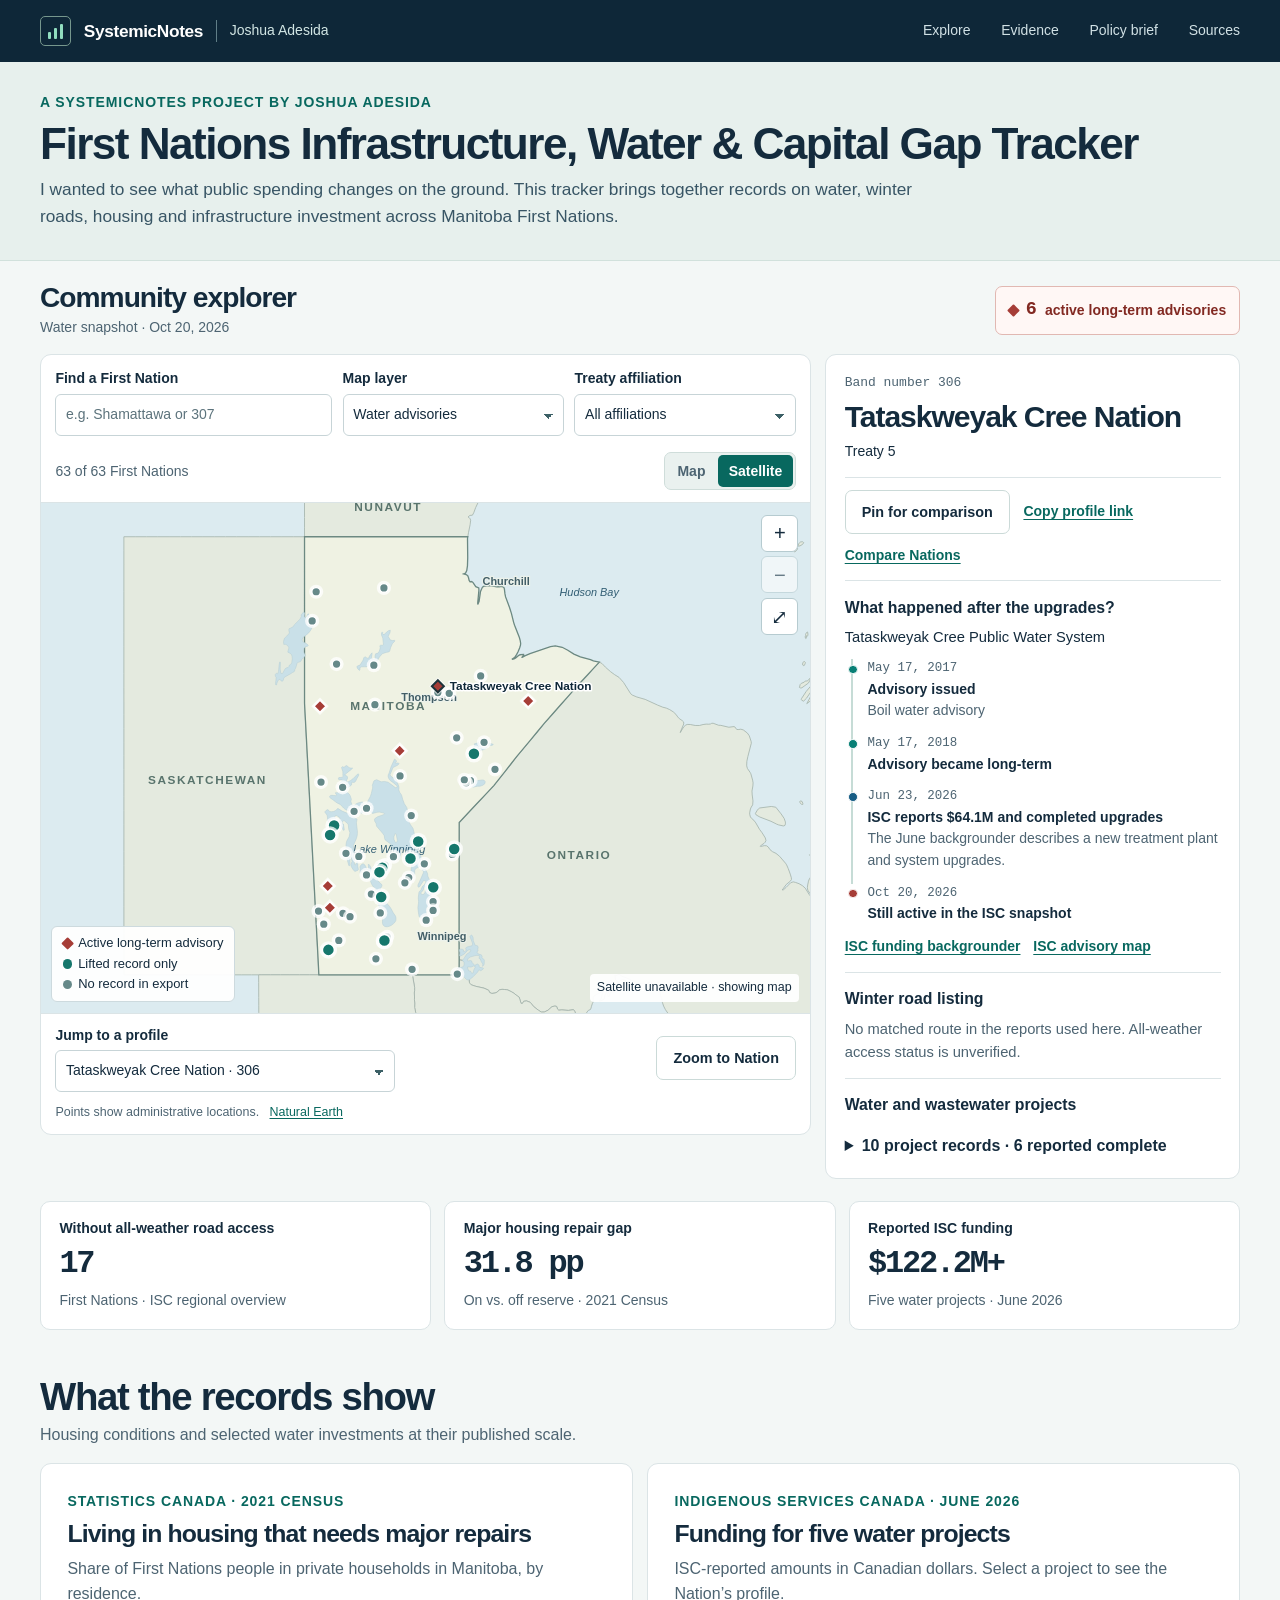
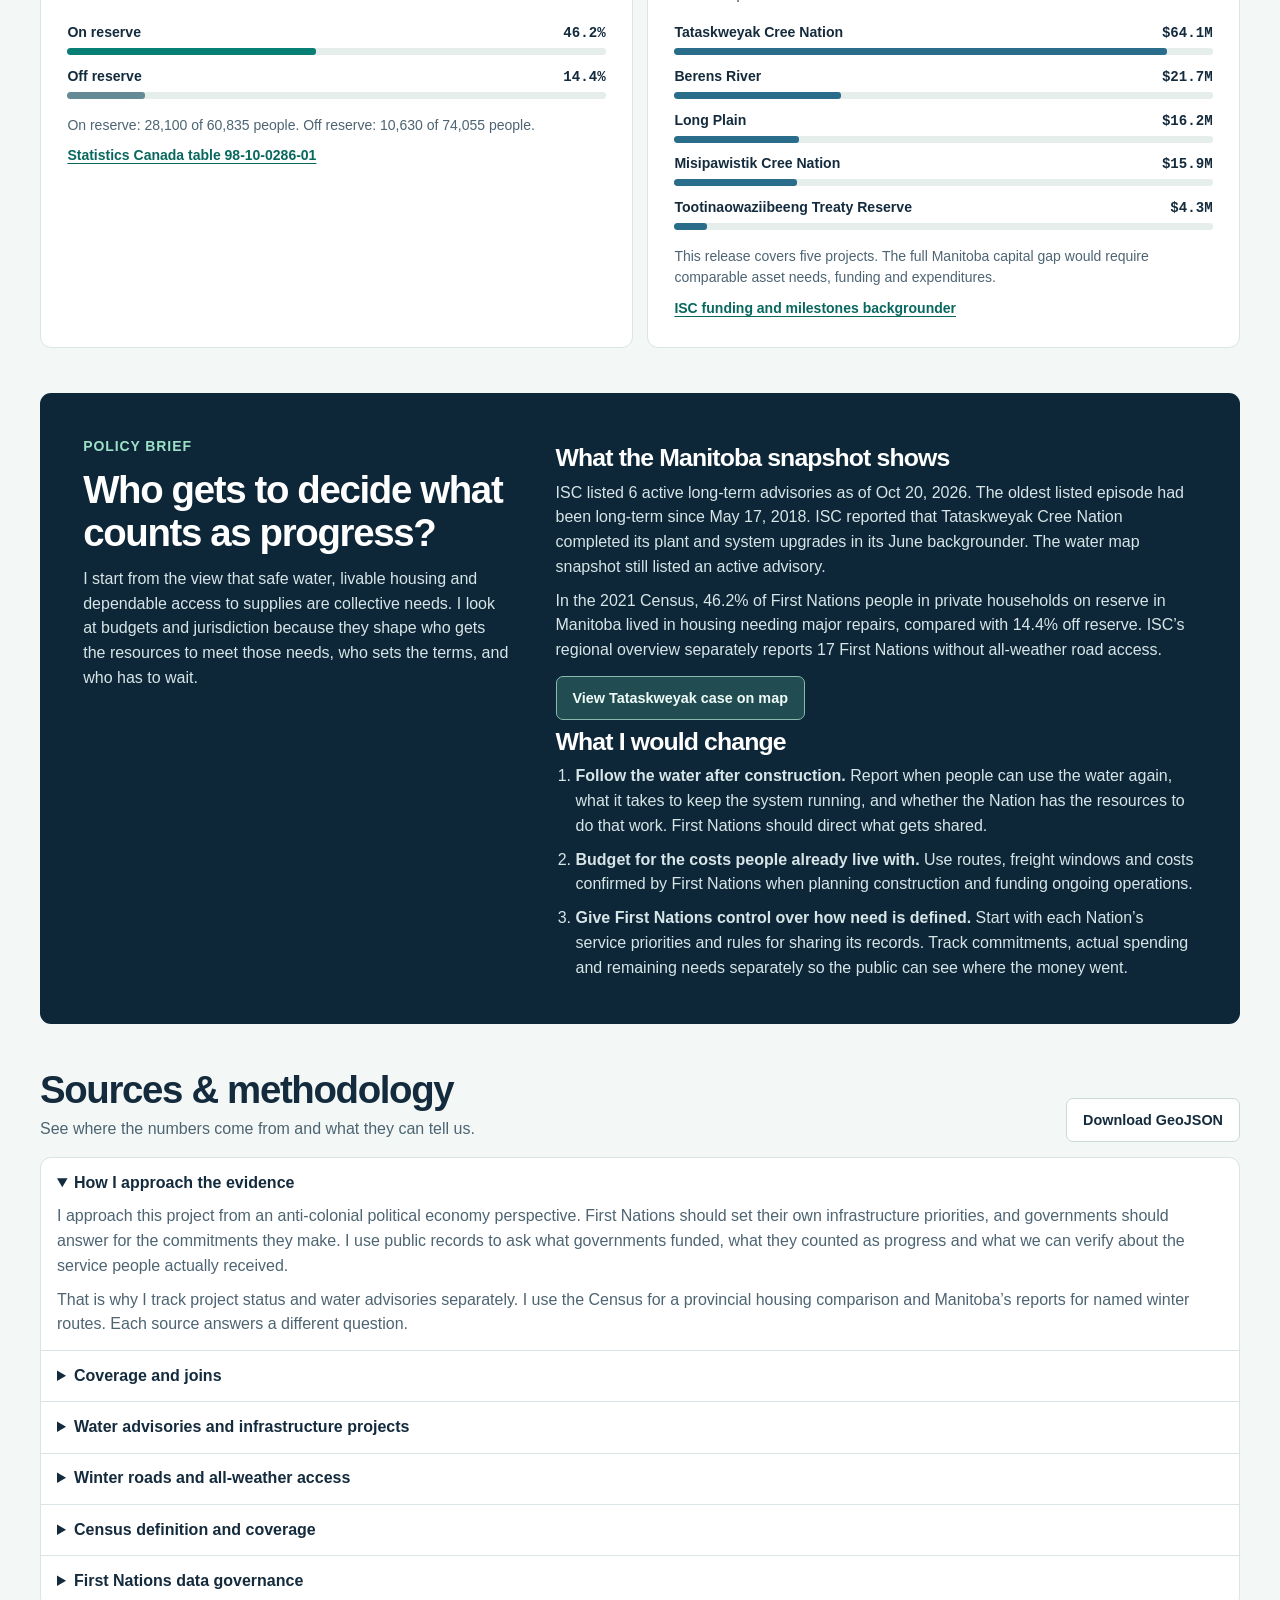
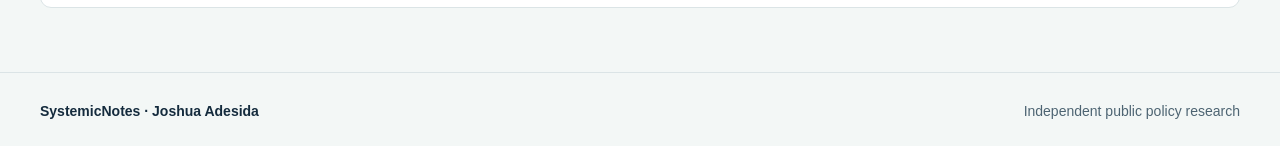
==== index.html @ fdc63a86 "Publish the SystemicNotes infrastructure tracker" ====
<!doctype html>
<html lang="en-CA">
<head>
  <meta charset="utf-8">
  <meta name="viewport" content="width=device-width, initial-scale=1">
  <title>First Nations Infrastructure, Water &amp; Capital Gap Tracker | SystemicNotes by Joshua Adesida</title>
  <meta name="author" content="Joshua Adesida">
  <meta property="og:site_name" content="SystemicNotes by Joshua Adesida">
  <meta name="description" content="Explore Manitoba First Nations infrastructure through public records on drinking water, winter roads, housing and federal investment.">
  <link rel="canonical" href="https://joshuaadesida.github.io/systemicnotes/">
  <link rel="stylesheet" href="styles.css">
  <script defer src="snapshot.js"></script>
  <script defer src="tracker.js"></script>
</head>
<body>
  <a class="skip" href="#main">Skip to main content</a>
  <header class="masthead">
    <div class="wrap masthead-content">
      <a class="brand" href="#main"><span class="brand-icon" aria-hidden="true"><i></i><i></i><i></i></span> <span class="wordmark">SystemicNotes</span><span class="masthead-author">Joshua Adesida</span></a>
      <nav aria-label="Main navigation">
        <a href="#explore">Explore</a><a href="#evidence">Evidence</a><a href="#brief">Policy brief</a><a href="#methods">Sources</a>
      </nav>
    </div>
  </header>

  <main id="main">
    <section class="hero">
      <div class="wrap hero-content">
        <div>
          <p class="eyebrow">A SystemicNotes project by Joshua Adesida</p>
          <h1>First Nations Infrastructure, Water &amp; Capital Gap Tracker</h1>
          <p class="hero-copy">I wanted to see what public spending changes on the ground. This tracker brings together records on water, winter roads, housing and infrastructure investment across Manitoba First Nations.</p>
        </div>
      </div>
    </section>

    <div class="wrap body-content">
      <section id="explore" class="section explorer" aria-labelledby="explore-heading">
        <div class="section-heading explorer-heading">
          <div><h2 id="explore-heading" tabindex="-1">Community explorer</h2><p id="map-date">Water snapshot</p></div>
          <button class="advisory-filter" id="filter-active" type="button" aria-pressed="false" aria-controls="active-list map">
            <span class="advisory-diamond" aria-hidden="true"></span><strong id="metric-active">—</strong><span>active long-term advisories</span>
          </button>
        </div>
        <div class="workspace">
          <div class="map-panel panel">
            <div class="map-controls">
              <label for="query">Find a First Nation
                <input id="query" type="search" placeholder="e.g. Shamattawa or 307" autocomplete="off">
              </label>
              <label for="layer">Map layer
                <select id="layer"><option value="water">Water advisories</option><option value="roads">Winter routes</option><option value="funding">Project funding</option></select>
              </label>
              <label for="treaty">Treaty affiliation
                <select id="treaty"><option value="">All affiliations</option></select>
              </label>
            </div>
            <div class="map-toolbar">
              <label class="filter" id="layer-filter" hidden><input id="matches-only" type="checkbox"> <span id="filter-label">Active advisory only</span></label>
              <span id="result-count" role="status">Loading records</span>
              <button class="link-button" id="clear-filters" type="button" hidden>Clear filters</button>
              <div class="basemap-switch" role="group" aria-label="Basemap">
                <button type="button" id="basemap-map" aria-pressed="false">Map</button>
                <button type="button" id="basemap-satellite" aria-pressed="true">Satellite</button>
              </div>
            </div>
            <div id="map-window" class="map-window">
              <svg id="map" viewBox="0 0 760 560" aria-labelledby="map-title">
                <title id="map-title">Selectable map of Manitoba First Nations</title>
                <g id="map-viewport"><g id="map-base" aria-hidden="true"></g><g id="map-imagery" aria-hidden="true"></g><g id="map-context" aria-hidden="true"></g><g id="map-points"></g><g id="map-label" aria-hidden="true"></g></g>
              </svg>
              <div class="map-zoom" aria-label="Map controls">
                <button id="zoom-in" type="button" aria-label="Zoom in" title="Zoom in">+</button>
                <button id="zoom-out" type="button" aria-label="Zoom out" title="Zoom out">−</button>
                <button id="zoom-reset" type="button" aria-label="Reset map view" title="Reset map view">⤢</button>
              </div>
              <div id="imagery-status" class="imagery-status" role="status" hidden></div>
              <div class="map-legend" id="legend" aria-label="Map legend"></div>
              <div class="map-tip" id="map-tip" hidden></div>
              <p class="map-empty" id="map-empty" hidden>No First Nations match these filters.</p>
            </div>
            <div class="map-footer"><label for="nation">Jump to a profile
              <select id="nation"><option value="">Select a First Nation</option></select>
            </label><button type="button" class="button secondary" id="zoom-nation" disabled>Zoom to Nation</button></div>
            <p class="map-credit"><span>Points show administrative locations.</span> <a id="vector-credit" data-source="basemap">Natural Earth</a><span id="satellite-credit" hidden><a href="https://cloudless.eox.at/">EOxCloudless</a> by EOX IT Services GmbH · Contains modified Copernicus Sentinel data 2025</span></p>
          </div>

          <aside class="explorer-side" aria-label="Community records">
            <section class="panel active-list" id="active-list" aria-labelledby="active-list-heading" hidden>
              <h3 id="active-list-heading" tabindex="-1">Active advisories</h3>
              <div id="active-results" class="active-results"></div>
            </section>
            <section id="community-profile" class="profile panel" aria-label="First Nation profile">
              <div id="profile" aria-live="polite"><p class="muted">Loading community records…</p></div>
              <div class="profile-tools" id="profile-tools">
                <button class="button secondary" id="pin-nation" type="button" aria-pressed="false" hidden>Pin for comparison</button>
                <button class="link-button" id="share-profile" type="button" hidden>Copy profile link</button>
                <button class="link-button" id="open-compare" type="button" aria-controls="compare">Compare Nations</button>
              </div>
              <noscript><p>Enable JavaScript to browse the map and community profiles.</p></noscript>
            </section>
          </aside>
        </div>
      </section>

      <section id="compare" class="section" aria-labelledby="compare-heading" hidden>
        <div class="section-heading comparison-heading">
          <div><h2 id="compare-heading" tabindex="-1">Compare First Nations</h2><p>Compare records from the same snapshot side by side.</p></div>
          <button class="button secondary" id="share-compare" type="button" disabled>Copy comparison link</button>
        </div>
        <div class="compare-grid">
          <article class="panel compare-card">
            <label for="compare-first">First Nation <select id="compare-first"></select></label>
            <div id="compare-first-body"></div>
          </article>
          <article class="panel compare-card">
            <label for="compare-second">Second Nation <select id="compare-second"></select></label>
            <div id="compare-second-body"></div>
          </article>
        </div>
      </section>

      <section class="metrics" aria-label="Additional Manitoba indicators">
        <article class="metric"><p>Without all-weather road access</p><strong id="metric-roads">—</strong><small>First Nations · ISC regional overview</small></article>
        <article class="metric"><p>Major housing repair gap</p><strong id="metric-housing">—</strong><small>On vs. off reserve · 2021 Census</small></article>
        <article class="metric"><p>Reported ISC funding</p><strong id="metric-funding">—</strong><small>Five water projects · June 2026</small></article>
      </section>

      <section id="evidence" class="section" aria-labelledby="evidence-heading">
        <div class="section-heading"><div><h2 id="evidence-heading">What the records show</h2><p>Housing conditions and selected water investments at their published scale.</p></div></div>
        <div class="analysis-grid">
          <article class="panel analysis">
            <p class="eyebrow">Statistics Canada · 2021 Census</p>
            <h3>Living in housing that needs major repairs</h3>
            <p>Share of First Nations people in private households in Manitoba, by residence.</p>
            <div id="housing-chart" class="chart" aria-label="Housing repair needs by residence"></div>
            <p class="footnote" id="housing-note">Counts come from the 2021 Census long-form sample.</p>
            <a class="source-link" data-source="housing">Statistics Canada table 98-10-0286-01</a>
          </article>
          <article class="panel analysis">
            <p class="eyebrow">Indigenous Services Canada · June 2026</p>
            <h3>Funding for five water projects</h3>
            <p>ISC-reported amounts in Canadian dollars. Select a project to see the Nation’s profile.</p>
            <div id="funding-chart" class="chart" aria-label="Reported funding for five water projects"></div>
            <p class="footnote">This release covers five projects. The full Manitoba capital gap would require comparable asset needs, funding and expenditures.</p>
            <a class="source-link" data-source="funding">ISC funding and milestones backgrounder</a>
          </article>
        </div>
      </section>

      <section id="brief" class="section brief" aria-labelledby="brief-heading">
        <div class="brief-summary">
          <p class="eyebrow">Policy brief</p>
          <h2 id="brief-heading">Who gets to decide what counts as progress?</h2>
          <p>I start from the view that safe water, livable housing and dependable access to supplies are collective needs. I look at budgets and jurisdiction because they shape who gets the resources to meet those needs, who sets the terms, and who has to wait.</p>
        </div>
        <div class="brief-body">
          <h3>What the Manitoba snapshot shows</h3>
          <p id="brief-water">The federal water tracker records advisory and project milestones independently.</p>
          <p id="brief-findings">Housing conditions and winter-road access add context for infrastructure planning.</p>
          <button class="button case-link" id="show-case" type="button">View Tataskweyak case on map</button>
          <h3>What I would change</h3>
          <ol>
            <li><strong>Follow the water after construction.</strong> Report when people can use the water again, what it takes to keep the system running, and whether the Nation has the resources to do that work. First Nations should direct what gets shared.</li>
            <li><strong>Budget for the costs people already live with.</strong> Use routes, freight windows and costs confirmed by First Nations when planning construction and funding ongoing operations.</li>
            <li><strong>Give First Nations control over how need is defined.</strong> Start with each Nation’s service priorities and rules for sharing its records. Track commitments, actual spending and remaining needs separately so the public can see where the money went.</li>
          </ol>
        </div>
      </section>

      <section id="methods" class="section" aria-labelledby="methods-heading">
        <div class="section-heading"><div><h2 id="methods-heading">Sources &amp; methodology</h2><p>See where the numbers come from and what they can tell us.</p></div><a class="button secondary" href="first-nations.geojson" download>Download GeoJSON</a></div>
        <div class="panel method-list">
          <details open><summary>How I approach the evidence</summary>
            <p>I approach this project from an anti-colonial political economy perspective. First Nations should set their own infrastructure priorities, and governments should answer for the commitments they make. I use public records to ask what governments funded, what they counted as progress and what we can verify about the service people actually received.</p>
            <p>That is why I track project status and water advisories separately. I use the Census for a provincial housing comparison and Manitoba’s reports for named winter routes. Each source answers a different question.</p>
          </details>
          <details><summary>Coverage and joins</summary>
            <p>ISC band numbers link the Manitoba region records to the official First Nations Location points and the reviewed treaty and winter-road lookups. The points represent administrative locations and sometimes approximate locations. Treaty affiliations follow ISC’s text description of signatories, including Treaty 5 adhesions.</p>
            <p><a data-source="locations">First Nations Location</a> · <a data-source="treaties">First Nations and Treaty Areas in Manitoba</a> · <a data-source="basemap">Natural Earth basemap</a> · <a href="https://cloudless.eox.at/products/viewing">2025 Sentinel-2 imagery</a></p>
            <p>The satellite view uses a 2025 mosaic with a 10-metre source resolution. Imagery and administrative points provide geographic context. They do not establish boundaries or current on-the-ground conditions.</p>
          </details>
          <details><summary>Water advisories and infrastructure projects</summary>
            <p>ISC’s map covers long-term advisories on federally supported public systems on reserve. Advisory counts refer to systems and episodes in the dated export. Other systems, private wells and short-term advisories fall outside that coverage. Current local notices govern water use.</p>
            <p>Project stages come from the same ISC export. Published amounts in that export carry multi-community funding notes and cannot be allocated to individual Nations from those records. The funding chart uses a separate ISC release with five named project amounts. A capital gap estimate requires compatible asset-condition, replacement-cost and spending data.</p>
            <p><a data-source="water">ISC water and project map</a> · <a data-source="active">ISC active advisory page</a> · <a data-source="funding">Five Manitoba water projects</a></p>
          </details>
          <details><summary>Winter roads and all-weather access</summary>
            <p>The winter-road layer identifies 18 First Nations linked to place names in Manitoba’s published northern and southern road reports. A route listing describes a seasonal route or crossing. A route can appear alongside other road access. ISC reports 17 Manitoba First Nations without all-weather road access in its regional overview. That provincial figure uses ISC’s classification.</p>
            <p><a data-source="roads">Manitoba winter-road reports</a> · <a data-source="regional">ISC Manitoba regional overview</a></p>
          </details>
          <details><summary>Census definition and coverage</summary>
            <p>The housing measure uses the 2021 Census long-form table for people with a single First Nations identity in private households in Manitoba, across registration statuses and ages. The rate divides people in dwellings needing major repairs by people in the matching residence group. The gap is the difference in percentage points before rounding.</p>
            <p>Estimates use rounded Census counts and omit incompletely enumerated reserves and settlements. A census subdivision and a Nation are different units. Community-level housing comparisons require a reviewed geographic crosswalk and compatible denominators.</p>
            <p><a data-source="housing">Dwelling condition table</a> · <a data-source="censusCoverage">Census enumeration and coverage</a></p>
          </details>
          <details><summary>First Nations data governance</summary>
            <p>For me, data governance starts with who has the power to decide how information is collected, used and shared. The First Nations principles of OCAP® describe ownership, control, access and possession. CARE emphasizes collective benefit, authority to control, responsibility and ethics. This project uses published government records. Nation approval and OCAP® adherence require their own process.</p>
            <p>I would seek Nation-led terms for access, review, correction and stewardship before using community-held records or publishing more detailed assessments.</p>
            <p><a data-source="ocap">First Nations Information Governance Centre</a> · <a data-source="care">Global Indigenous Data Alliance</a></p>
          </details>
        </div>
      </section>
    </div>
  </main>
  <div class="share-message panel" id="share-message" hidden>
    <p id="share-status" role="status"></p>
    <label id="share-fallback" for="share-url" hidden>Share link <input id="share-url" type="url" readonly></label>
    <button class="link-button" id="dismiss-share" type="button">Dismiss</button>
  </div>
  <footer><div class="wrap"><span>SystemicNotes · Joshua Adesida</span><span>Independent public policy research</span></div></footer>
</body>
</html>
---- styles.css ----
:root {
  color-scheme: light;
  --ink: #142b3d;
  --muted: #4d6472;
  --navy: #0e2738;
  --teal: #087f75;
  --teal-dark: #08685f;
  --red: #a63d37;
  --orange: #92530f;
  --line: #dbe4e6;
  --paper: #f3f7f6;
  --white: #fff;
  --mono: "IBM Plex Mono", "SFMono-Regular", Consolas, monospace;
  font-family: Inter, -apple-system, BlinkMacSystemFont, "Segoe UI", sans-serif;
  color: var(--ink);
  background: var(--paper);
  font-size: 16px;
  font-synthesis: none;
}
* { box-sizing: border-box; }
html { scroll-behavior: smooth; }
body { margin: 0; line-height: 1.55; }
h1, h2, h3, p { margin: 0; }
h1, h2, h3 { line-height: 1.12; letter-spacing: -.035em; }
p, li { overflow-wrap: anywhere; }
a { color: var(--teal-dark); text-underline-offset: .18em; }
a:hover { text-decoration-thickness: 2px; }
button, input, select { font: inherit; }
button, select { cursor: pointer; }
:focus-visible { outline: 3px solid #007168; outline-offset: 3px; }
[hidden] { display: none !important; }
.wrap { width: min(100% - 5rem, 1320px); margin-inline: auto; }
.skip { position: absolute; z-index: 5; top: .75rem; left: .75rem; padding: .6rem 1rem; background: white; transform: translateY(-200%); }
.skip:focus { transform: none; }
.masthead { background: var(--navy); color: #fff; }
.masthead-content, footer .wrap { min-height: 62px; display: flex; justify-content: space-between; align-items: center; gap: 1.5rem; }
.brand { display: flex; align-items: center; gap: .8rem; color: #fff; white-space: nowrap; text-decoration: none; font-weight: 675; }
.wordmark { font-size: 1.08rem; font-weight: 770; letter-spacing: -.02em; }
.masthead-author { border-left: 1px solid #607e87; padding-left: .8rem; color: #d2e6e4; font-size: .875rem; font-weight: 530; }
.brand-icon { display: flex; align-items: end; justify-content: center; gap: 3px; width: 31px; height: 30px; border: 1px solid #76978d; border-radius: 5px; padding: 6px; }
.brand-icon i { width: 3px; border-radius: 1px; background: #91ddbf; height: 7px; }
.brand-icon i:nth-child(2) { height: 11px; }
.brand-icon i:nth-child(3) { height: 15px; }
nav { display: flex; align-items: center; gap: clamp(.8rem, 2.4vw, 2.4rem); }
nav a { color: #d1e1e5; font-size: .875rem; text-decoration: none; white-space: nowrap; }
nav a:hover { color: white; text-decoration: underline; }
.hero { background: #e7f0ed; border-bottom: 1px solid #d1e1dc; }
.hero-content { padding-block: clamp(1.2rem, 2.35vw, 2.25rem); }
.eyebrow { font-size: .875rem; font-weight: 730; letter-spacing: .065em; text-transform: uppercase; color: var(--teal-dark); }
h1 { font-size: clamp(1.9rem, 3.45vw, 3.25rem); margin-block: .3rem .5rem; font-weight: 760; }
.hero-copy { max-width: 890px; color: #385565; font-size: clamp(1rem, 1.35vw, 1.16rem); }
.button { display: inline-flex; align-items: center; justify-content: center; padding: .62rem 1rem; border-radius: 7px; border: 1px solid transparent; font-size: .9rem; font-weight: 700; text-decoration: none; min-height: 43px; }
.primary { background: var(--teal-dark); color: #fff; }
.primary:hover { background: #07554c; }
.secondary { background: #fff; border-color: #cbdad8; color: var(--ink); }
.secondary:hover { background: #f7fbfa; border-color: #7b9c99; }
.body-content { padding-bottom: 4rem; }
.metrics { display: grid; grid-template-columns: repeat(3, 1fr); gap: 13px; margin-top: 1.4rem; }
.metric { min-width: 0; border: 1px solid var(--line); border-radius: 10px; background: white; padding: 1rem 1.15rem; }
.metric p { font-size: .88rem; font-weight: 665; }
.metric strong { display: block; font-family: var(--mono); font-size: clamp(1.45rem, 2.5vw, 2.45rem); letter-spacing: -.07em; line-height: 1.2; margin: .34rem 0 .28rem; }
.metric small, .footnote, .muted, .map-footer small { color: var(--muted); }
.metric small, .footnote { font-size: .875rem; }
.section { margin-top: 2.8rem; scroll-margin-top: 1.2rem; }
.section-heading { display: flex; justify-content: space-between; align-items: end; gap: .9rem 1.25rem; margin-bottom: .95rem; }
.section-heading h2, .brief h2 { font-size: clamp(1.65rem, 3vw, 2.45rem); }
.section-heading p:not(.dated) { margin-top: .35rem; color: var(--muted); }
.explorer { margin-top: 1.35rem; }
.explorer-heading { align-items: center; }
.explorer-heading h2 { font-size: clamp(1.45rem, 2.2vw, 1.95rem); }
.explorer-heading #map-date { color: var(--muted); font-size: .875rem; margin-top: .2rem; }
.advisory-filter { display: inline-flex; align-items: center; justify-content: center; gap: .5rem; padding: .55rem .8rem; min-height: 44px; border: 1px solid #e1b8b2; border-radius: 7px; color: #822922; background: #fff7f5; font-size: .875rem; font-weight: 680; }
.advisory-filter strong { font-family: var(--mono); font-size: 1.15rem; }
.advisory-filter:hover, .advisory-filter[aria-pressed="true"] { border-color: #a9574d; background: #f9e4df; }
.advisory-diamond { display: inline-block; width: 9px; height: 9px; border-radius: 1px; background: var(--red); transform: rotate(45deg); flex: none; }
.workspace { display: grid; grid-template-columns: minmax(0, 1.86fr) minmax(290px, 1fr); gap: 14px; align-items: start; }
.panel { background: white; border: 1px solid var(--line); border-radius: 11px; min-width: 0; }
.map-panel { overflow: hidden; }
.map-controls { display: grid; grid-template-columns: minmax(0, 1.25fr) minmax(0, 1fr) minmax(0, 1fr); gap: .65rem; padding: .85rem .9rem .5rem; }
label { display: block; font-size: .875rem; font-weight: 650; }
input[type="search"], select { width: 100%; min-width: 0; min-height: 42px; display: block; margin-top: .22rem; padding: .46rem .6rem; border: 1px solid #c7d4d7; background-color: #fff; border-radius: 6px; color: var(--ink); font-weight: 475; }
select { appearance: none; padding-right: 1.6rem; background-image: linear-gradient(45deg, transparent 50%, #3c6066 50%), linear-gradient(135deg, #3c6066 50%, transparent 50%); background-position: calc(100% - 15px) 55%, calc(100% - 10px) 55%; background-size: 5px 5px; background-repeat: no-repeat; }
input::placeholder { color: #5c737c; }
.map-toolbar, .map-footer { padding: .55rem .9rem .7rem; display: flex; justify-content: space-between; gap: .6rem 1rem; align-items: end; }
.map-toolbar { font-size: .875rem; color: var(--muted); align-items: center; flex-wrap: wrap; }
#result-count { margin-right: auto; }
.basemap-switch { display: inline-flex; padding: 2px; gap: 2px; background: #eaf1ef; border: 1px solid #cfddda; border-radius: 7px; }
.basemap-switch button { border: 1px solid transparent; border-radius: 5px; padding: .25rem .6rem; min-height: 32px; color: var(--muted); background: transparent; font-size: .875rem; font-weight: 700; }
.basemap-switch button[aria-pressed="true"] { color: #fff; background: var(--teal-dark); }
.basemap-switch button:hover[aria-pressed="false"] { background: #dceae6; }
.filter { display: flex; gap: .42rem; align-items: center; cursor: pointer; color: var(--ink); }
.filter input { margin: 0; accent-color: var(--teal-dark); width: 16px; height: 16px; }
.map-window { background: #dcebf0; border-block: 1px solid var(--line); position: relative; overflow: hidden; height: clamp(390px, 40vw, 565px); }
#map { display: block; width: 100%; height: 100%; touch-action: pan-y; }
.map-window.dragging #map { cursor: grabbing; }
.map-window.satellite-selected #map { touch-action: none; }
#map-imagery, #map-context { pointer-events: none; }
.map-window.satellite-loaded { background: #203540; }
.map-window.satellite-loaded :is(.map-region, .map-place, .map-water, .map-selection) { fill: #fff; stroke: #122a32; stroke-width: 3px; paint-order: stroke; }
.map-window.satellite-loaded .marker .halo { opacity: .9; }
.imagery-status { position: absolute; right: .72rem; bottom: .68rem; padding: .25rem .45rem; border-radius: 4px; background: #fffffff0; color: var(--ink); font-size: .78rem; max-width: 46%; text-align: center; }
.province { fill: #e4eadf; stroke: #a2b1aa; stroke-width: .8; vector-effect: non-scaling-stroke; }
.province.mb { fill: #eff2e3; stroke: #6c8982; stroke-width: 1.3; }
.lake { fill: #c9e0e8; stroke: #b4cdd3; stroke-width: .5; vector-effect: non-scaling-stroke; }
.map-region { font-size: 13px; letter-spacing: .13em; fill: #59746d; text-anchor: middle; font-weight: 700; }
.map-place { font-size: 12px; fill: #425e67; font-weight: 680; paint-order: stroke; stroke: #ecf2eb; stroke-width: 2.5; }
.map-water { font-size: 12px; fill: #315d73; font-style: italic; text-anchor: middle; }
.marker { cursor: pointer; }
.marker .visible { stroke: #fff; stroke-width: 1.5; vector-effect: non-scaling-stroke; }
.marker .halo { fill: white; opacity: .75; }
.marker.default .visible { fill: #668989; }
.marker.active .visible { fill: var(--red); }
.marker.lifted .visible { fill: #16776c; }
.marker.road .visible { fill: #9b570f; }
.marker.funding .visible { fill: #175d85; }
.marker.selected .visible { stroke: #1e343b; stroke-width: 2; }
.marker:hover .visible, .marker:focus-visible .visible { stroke-width: 2.3; stroke: #0e2738; }
.marker:focus-visible { outline: none; }
.map-selection { font-size: 13px; font-weight: 750; fill: var(--navy); stroke: #fff; stroke-width: 3.5px; stroke-linejoin: round; paint-order: stroke; pointer-events: none; }
.key .active { transform: rotate(45deg); border-radius: 1px; }
.map-zoom { position: absolute; right: .75rem; top: .75rem; display: grid; gap: .3rem; }
.map-zoom button { width: 37px; height: 37px; border: 1px solid #b6cbd0; border-radius: 6px; background: white; color: var(--ink); font-size: 1.26rem; line-height: 1; }
.map-zoom button:hover:not(:disabled) { background: #eef7f6; }
.map-zoom button:disabled { opacity: .58; cursor: default; }
.map-legend { position: absolute; left: .65rem; bottom: .65rem; padding: .5rem .65rem; display: grid; gap: .25rem; border: 1px solid #cddade; background: #fffffff2; border-radius: 6px; font-size: .81rem; line-height: 1.3; }
.key { display: flex; align-items: center; gap: .38rem; }
.key i { width: .58rem; height: .58rem; border-radius: 50%; background: #668989; flex: none; }
.key .active { background: var(--red); }
.key .lifted { background: #16776c; }
.key .road { background: #9b570f; }
.key .funding { background: #175d85; }
.map-tip { position: absolute; max-width: 15rem; padding: .35rem .55rem; background: var(--navy); color: white; border-radius: 6px; font-size: .875rem; pointer-events: none; }
.map-empty { position: absolute; top: 40%; left: 50%; translate: -50% -50%; width: max-content; max-width: 85%; background: white; border: 1px solid var(--line); border-radius: 8px; padding: .7rem; box-shadow: 0 4px 24px #183c4540; }
.map-footer { align-items: center; padding-block: .7rem; }
.map-footer label { flex: 1; max-width: 340px; }
.map-credit { display: flex; flex-wrap: wrap; gap: .12rem .65rem; padding: 0 .9rem .72rem; color: var(--muted); font-size: .78rem; }
#zoom-nation:disabled { opacity: .5; cursor: default; }
.explorer-side { display: grid; gap: 12px; min-width: 0; }
.profile { min-height: 260px; padding: 1.15rem; scroll-margin-top: 1rem; }
.active-list { padding: .9rem 1rem; }
.active-list h3 { font-size: 1.1rem; }
.active-results { display: grid; gap: .3rem; margin-top: .55rem; }
.active-result { display: flex; align-items: center; gap: .6rem; width: 100%; min-height: 38px; padding: .25rem .45rem; border: 1px solid transparent; border-radius: 5px; background: #fff; color: var(--ink); text-align: left; font-size: .875rem; font-weight: 620; }
.active-result:hover, .active-result[aria-pressed="true"] { background: #fff3f0; border-color: #edd4cf; }
.profile-tools { display: flex; flex-wrap: wrap; align-items: center; gap: .55rem .85rem; padding-block: .7rem; border-bottom: 1px solid var(--line); }
.profile-tools .button[aria-pressed="true"] { background: #dff0ea; border-color: #7daaa0; }
.profile-tools button:disabled { opacity: .58; cursor: default; }
.link-button { border: 0; background: transparent; padding: .15rem 0; color: var(--teal-dark); font-size: .875rem; font-weight: 690; text-decoration: underline; text-underline-offset: .18em; }
.link-button:hover { text-decoration-thickness: 2px; }
.profile-head { padding-bottom: .9rem; border-bottom: 1px solid var(--line); }
.profile-head h3 { font-size: clamp(1.35rem, 2.35vw, 2rem); margin-top: .45rem; }
.band { color: var(--muted); font-family: var(--mono); font-size: .81rem; }
.profile-meta { font-size: .875rem; margin-top: .45rem; }
.profile-block { padding-block: .9rem; border-bottom: 1px solid var(--line); }
.profile-block:last-child { border: 0; padding-bottom: 0; }
.profile-block h4 { margin: 0 0 .38rem; font-size: .99rem; }
.profile-block p { font-size: .92rem; }
.record { margin: .55rem 0 0; background: #f3f7f6; padding: .58rem .7rem; border-radius: 7px; }
.record p + p { margin-top: .18rem; }
.record small { color: var(--muted); font-size: .81rem; }
.tag { display: inline-block; font-size: .81rem; font-weight: 720; padding: .14rem .38rem; color: #09675c; background: #e4f2ed; border-radius: 4px; margin-bottom: .28rem; }
.tag.active { color: #822922; background: #fae8e4; }
.tag.road { color: #744307; background: #fbefde; }
.tag.funding { color: #164d73; background: #e7f1f7; }
.profile details { padding-block: .65rem 0; }
.project-list { margin: .55rem 0 0; padding-left: 1.05rem; }
.project-list li + li { margin-top: .45rem; }
.project-list li { font-size: .9rem; }
.source-link { margin-top: .55rem; display: inline-block; font-size: .875rem; font-weight: 650; }
.timeline { list-style: none; margin: .65rem 0 .15rem; padding: 0 0 0 .4rem; }
.timeline li { position: relative; padding: 0 0 .75rem .9rem; border-left: 2px solid #c6dcd6; font-size: .875rem; }
.timeline li:last-child { border-color: transparent; padding-bottom: 0; }
.timeline li::before { content: ""; position: absolute; top: .32rem; left: -.32rem; width: .48rem; height: .48rem; border-radius: 50%; background: var(--teal); border: 1px solid white; }
.timeline li.active::before { background: var(--red); }
.timeline li.capital::before { background: #175d85; }
.timeline time { display: block; color: var(--muted); font-family: var(--mono); font-size: .78rem; }
.timeline strong { display: block; }
.timeline-sources { display: flex; flex-wrap: wrap; gap: 0 .8rem; }
.timeline .event-context { font-size: .875rem; color: var(--muted); }
.compare-grid { display: grid; grid-template-columns: 1fr 1fr; gap: 14px; }
.compare-card { padding: 1rem 1.15rem; }
.compare-card > label { margin-bottom: .8rem; }
.compare-card .profile-block { padding-block: .75rem; }
.compare-card .profile-block:last-child { padding-bottom: 0; }
.case-link { margin-top: .8rem; border-color: #88baae; color: #f0fcf8; background: #214c52; }
.case-link:hover { background: #2b5e63; }
.share-message { position: fixed; z-index: 4; bottom: 1rem; right: 1rem; width: min(23rem, calc(100vw - 2rem)); padding: .72rem .85rem; box-shadow: 0 8px 25px #193d4630; }
.share-message p { margin-bottom: .24rem; font-size: .875rem; }
.share-message input { display: block; width: 100%; padding: .35rem; margin-block: .2rem .35rem; border: 1px solid #c7d4d7; border-radius: 4px; color: var(--ink); }
.analysis-grid { display: grid; grid-template-columns: 1fr 1fr; gap: 14px; }
.analysis { padding: clamp(1rem, 2.2vw, 1.65rem); }
.analysis h3, .brief h3 { font-size: clamp(1.2rem, 2vw, 1.55rem); margin-block: .5rem .55rem; }
.analysis > p:not(.eyebrow), .brief-body p { color: var(--muted); }
.chart { display: grid; gap: .66rem; margin-block: 1rem; }
.bar-row { width: 100%; background: none; border: 0; color: var(--ink); display: grid; gap: .2rem; font-size: .88rem; text-align: left; padding: 0; }
button.bar-row { border-radius: 4px; }
button.bar-row:hover .bar-name { text-decoration: underline; text-underline-offset: .15em; }
.bar-label { display: flex; justify-content: space-between; gap: .75rem; align-items: baseline; }
.bar-name { font-weight: 640; }
.bar-value { font-family: var(--mono); font-weight: 690; white-space: nowrap; }
.bar-track { display: block; height: 7px; background: #e6eeec; border-radius: 3px; overflow: hidden; }
.bar { height: 100%; display: block; border-radius: inherit; background: var(--teal); }
.bar-row.other .bar { background: #648b95; }
.bar-row.investment .bar { background: #2a6d8a; }
.brief { border-radius: 11px; background: var(--navy); color: #edf5f5; padding: clamp(1.25rem, 3.5vw, 2.7rem); display: grid; grid-template-columns: .8fr 1.2fr; gap: clamp(1.1rem, 3.5vw, 3rem); }
.brief .eyebrow { color: #9de0c8; }
.brief h2 { margin-block: .65rem .8rem; color: #fff; }
.brief p, .brief li { color: #d6e5e7; }
.brief a { color: #a8ead4; }
.brief-body h3 { color: #fff; }
.brief-body p + p { margin-top: .55rem; }
.brief-body p + h3 { margin-top: 1.2rem; }
.brief ol { margin: .55rem 0 0; padding-left: 1.25rem; }
.brief li + li { margin-top: .55rem; }
.method-list details { padding: .8rem 1rem; }
.method-list details + details { border-top: 1px solid var(--line); }
summary { cursor: pointer; font-weight: 700; color: var(--ink); }
details p { margin-top: .55rem; color: var(--muted); }
footer { border-top: 1px solid var(--line); color: var(--muted); font-size: .875rem; }
footer .wrap { min-height: 78px; }
footer span:first-child { color: var(--ink); font-weight: 700; }
@media (max-width: 1060px) {
  .wrap { width: min(100% - 3rem, 1320px); }
}
@media (max-width: 760px) {
  .wrap { width: calc(100% - 1.75rem); }
  .masthead-content { flex-wrap: wrap; gap: .55rem; padding-block: .6rem; }
  nav { flex-wrap: wrap; }
  h1 { font-size: clamp(1.6rem, 6vw, 2.05rem); }
  .metrics, .workspace, .analysis-grid, .brief, .compare-grid { grid-template-columns: 1fr; }
  .metrics { grid-template-columns: repeat(auto-fit, minmax(min(8.5rem, 100%), 1fr)); }
  .explorer { margin-top: 1.15rem; }
  .explorer-heading .advisory-filter { flex: 1 0 max-content; justify-content: start; }
  .compare-card { padding: .9rem; }
  .metric { padding: .72rem .78rem; }
  .section { margin-top: 2rem; }
  .section-heading { align-items: start; flex-wrap: wrap; }
  .map-window { height: 430px; }
  .profile { min-height: 0; }
  .map-controls { grid-template-columns: 1fr 1fr; }
  .map-controls label:first-child { grid-column: 1 / -1; }
  footer .wrap { flex-wrap: wrap; align-content: center; gap: .25rem 1rem; padding-block: .4rem; }
}
@media (max-width: 375px) {
  .map-footer { align-items: start; flex-direction: column; }
  .map-footer label { width: 100%; }
  .masthead-author { padding-left: .55rem; }
}
@media (prefers-reduced-motion: reduce) {
  html { scroll-behavior: auto; }
}
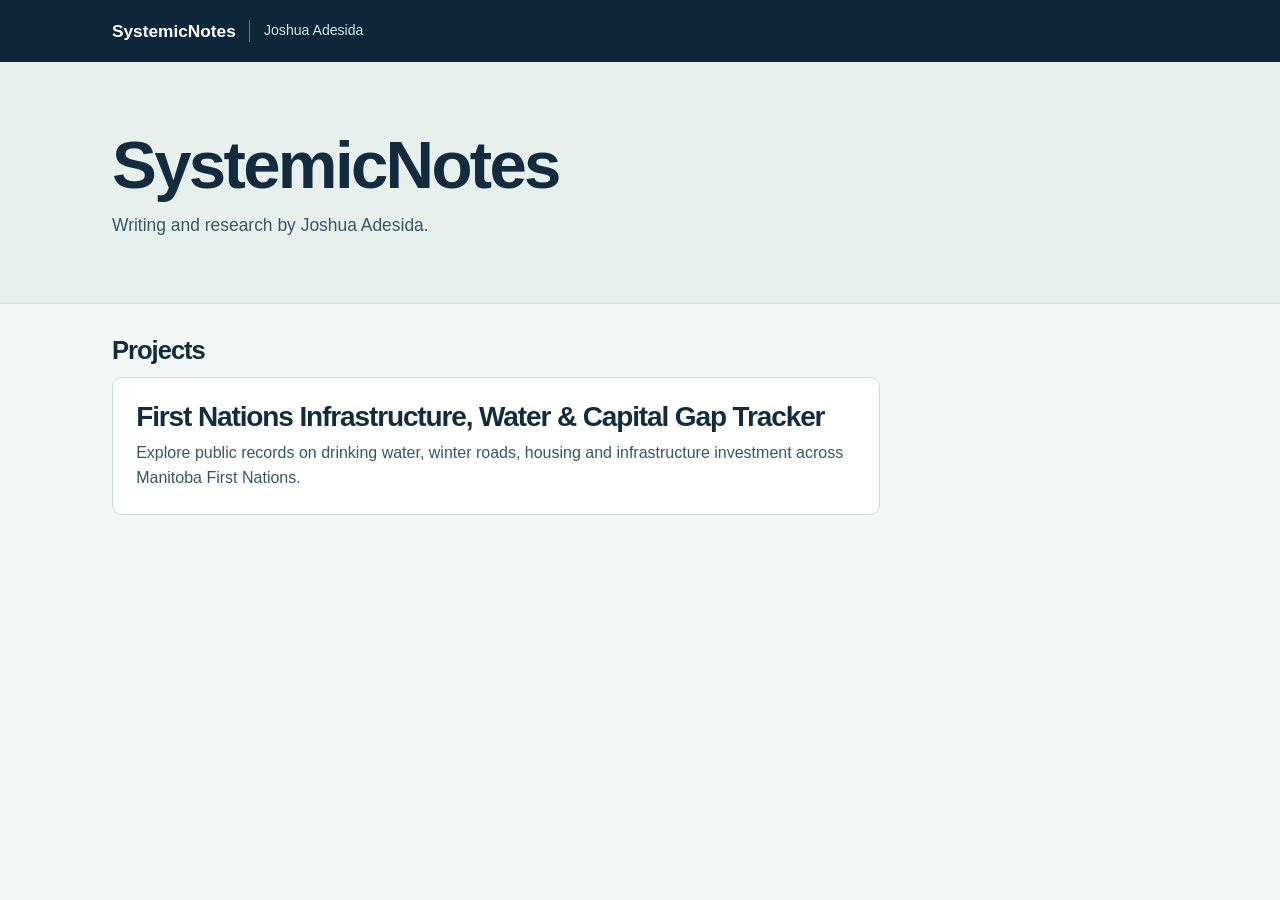
==== commit a97d3ad4: "Publish the SystemicNotes homepage" ====
--- a/index.html
+++ b/index.html
@@ -3,211 +3,60 @@
 <head>
   <meta charset="utf-8">
   <meta name="viewport" content="width=device-width, initial-scale=1">
-  <title>First Nations Infrastructure, Water &amp; Capital Gap Tracker | SystemicNotes by Joshua Adesida</title>
+  <meta name="description" content="SystemicNotes is Joshua Adesida's publication for writing and research.">
   <meta name="author" content="Joshua Adesida">
-  <meta property="og:site_name" content="SystemicNotes by Joshua Adesida">
-  <meta name="description" content="Explore Manitoba First Nations infrastructure through public records on drinking water, winter roads, housing and federal investment.">
   <link rel="canonical" href="https://joshuaadesida.github.io/systemicnotes/">
-  <link rel="stylesheet" href="styles.css">
-  <script defer src="snapshot.js"></script>
-  <script defer src="tracker.js"></script>
+  <title>SystemicNotes by Joshua Adesida</title>
+  <script>
+    // Forward links created when the tracker lived at the publication root.
+    const trackerKeys = ["nation", "compare", "layer", "active", "basemap"];
+    const trackerSections = ["#explore", "#evidence", "#brief", "#methods", "#compare", "#community-profile"];
+    const params = new URLSearchParams(location.search);
+    if (trackerSections.includes(location.hash) || trackerKeys.some((key) => params.has(key))) {
+      const target = new URL("./first-nations-infrastructure-tracker/", location.href);
+      for (const key of trackerKeys.slice(0, -1)) {
+        if (params.has(key)) target.searchParams.set(key, params.get(key));
+      }
+      if (trackerSections.includes(location.hash)) target.hash = location.hash;
+      location.replace(target);
+    }
+  </script>
+  <style>
+    :root { color-scheme: light; font-family: Inter, -apple-system, BlinkMacSystemFont, "Segoe UI", sans-serif; color: #142b3d; background: #f3f7f6; }
+    * { box-sizing: border-box; }
+    body { margin: 0; line-height: 1.55; }
+    .wrap { width: min(66rem, calc(100% - 2.75rem)); margin-inline: auto; }
+    .masthead { background: #0e2738; color: #d2e6e4; }
+    .masthead .wrap { min-height: 62px; display: flex; align-items: center; gap: .85rem; }
+    .brand { color: #fff; font-size: 1.08rem; font-weight: 770; }
+    .author { padding-left: .85rem; border-left: 1px solid #607e87; font-size: .88rem; }
+    .hero { padding-block: clamp(2.1rem, 6vw, 4rem); background: #e7f0ed; border-bottom: 1px solid #d1e1dc; }
+    h1, h2, h3, p { margin: 0; }
+    h1, h2, h3 { line-height: 1.15; letter-spacing: -.04em; }
+    h1 { font-size: clamp(2.4rem, 6vw, 4.2rem); }
+    p { color: #385565; }
+    .hero p { margin-top: .55rem; font-size: 1.09rem; }
+    .projects { padding-block: 2rem 3rem; }
+    h2 { font-size: 1.6rem; margin-bottom: .7rem; }
+    .project { display: block; padding: clamp(1rem, 3vw, 1.45rem); color: #142b3d; background: #fff; border: 1px solid #cbdad8; border-radius: 10px; text-decoration: none; max-width: 48rem; }
+    .project h3 { font-size: clamp(1.25rem, 3vw, 1.75rem); }
+    .project p { margin-top: .5rem; }
+    .project:hover { border-color: #08685f; background: #f8fdfb; }
+    .project:hover h3 { text-decoration: underline; text-underline-offset: .2em; }
+    .project:focus-visible { outline: 3px solid #08685f; outline-offset: 4px; }
+  </style>
 </head>
 <body>
-  <a class="skip" href="#main">Skip to main content</a>
-  <header class="masthead">
-    <div class="wrap masthead-content">
-      <a class="brand" href="#main"><span class="brand-icon" aria-hidden="true"><i></i><i></i><i></i></span> <span class="wordmark">SystemicNotes</span><span class="masthead-author">Joshua Adesida</span></a>
-      <nav aria-label="Main navigation">
-        <a href="#explore">Explore</a><a href="#evidence">Evidence</a><a href="#brief">Policy brief</a><a href="#methods">Sources</a>
-      </nav>
-    </div>
-  </header>
-
-  <main id="main">
-    <section class="hero">
-      <div class="wrap hero-content">
-        <div>
-          <p class="eyebrow">A SystemicNotes project by Joshua Adesida</p>
-          <h1>First Nations Infrastructure, Water &amp; Capital Gap Tracker</h1>
-          <p class="hero-copy">I wanted to see what public spending changes on the ground. This tracker brings together records on water, winter roads, housing and infrastructure investment across Manitoba First Nations.</p>
-        </div>
-      </div>
+  <header class="masthead"><div class="wrap"><span class="brand">SystemicNotes</span><span class="author">Joshua Adesida</span></div></header>
+  <main>
+    <div class="hero"><div class="wrap"><h1>SystemicNotes</h1><p>Writing and research by Joshua Adesida.</p></div></div>
+    <section class="wrap projects" aria-labelledby="projects">
+      <h2 id="projects">Projects</h2>
+      <a href="./first-nations-infrastructure-tracker/" class="project">
+        <h3>First Nations Infrastructure, Water &amp; Capital Gap Tracker</h3>
+        <p>Explore public records on drinking water, winter roads, housing and infrastructure investment across Manitoba First Nations.</p>
+      </a>
     </section>
-
-    <div class="wrap body-content">
-      <section id="explore" class="section explorer" aria-labelledby="explore-heading">
-        <div class="section-heading explorer-heading">
-          <div><h2 id="explore-heading" tabindex="-1">Community explorer</h2><p id="map-date">Water snapshot</p></div>
-          <button class="advisory-filter" id="filter-active" type="button" aria-pressed="false" aria-controls="active-list map">
-            <span class="advisory-diamond" aria-hidden="true"></span><strong id="metric-active">—</strong><span>active long-term advisories</span>
-          </button>
-        </div>
-        <div class="workspace">
-          <div class="map-panel panel">
-            <div class="map-controls">
-              <label for="query">Find a First Nation
-                <input id="query" type="search" placeholder="e.g. Shamattawa or 307" autocomplete="off">
-              </label>
-              <label for="layer">Map layer
-                <select id="layer"><option value="water">Water advisories</option><option value="roads">Winter routes</option><option value="funding">Project funding</option></select>
-              </label>
-              <label for="treaty">Treaty affiliation
-                <select id="treaty"><option value="">All affiliations</option></select>
-              </label>
-            </div>
-            <div class="map-toolbar">
-              <label class="filter" id="layer-filter" hidden><input id="matches-only" type="checkbox"> <span id="filter-label">Active advisory only</span></label>
-              <span id="result-count" role="status">Loading records</span>
-              <button class="link-button" id="clear-filters" type="button" hidden>Clear filters</button>
-              <div class="basemap-switch" role="group" aria-label="Basemap">
-                <button type="button" id="basemap-map" aria-pressed="false">Map</button>
-                <button type="button" id="basemap-satellite" aria-pressed="true">Satellite</button>
-              </div>
-            </div>
-            <div id="map-window" class="map-window">
-              <svg id="map" viewBox="0 0 760 560" aria-labelledby="map-title">
-                <title id="map-title">Selectable map of Manitoba First Nations</title>
-                <g id="map-viewport"><g id="map-base" aria-hidden="true"></g><g id="map-imagery" aria-hidden="true"></g><g id="map-context" aria-hidden="true"></g><g id="map-points"></g><g id="map-label" aria-hidden="true"></g></g>
-              </svg>
-              <div class="map-zoom" aria-label="Map controls">
-                <button id="zoom-in" type="button" aria-label="Zoom in" title="Zoom in">+</button>
-                <button id="zoom-out" type="button" aria-label="Zoom out" title="Zoom out">−</button>
-                <button id="zoom-reset" type="button" aria-label="Reset map view" title="Reset map view">⤢</button>
-              </div>
-              <div id="imagery-status" class="imagery-status" role="status" hidden></div>
-              <div class="map-legend" id="legend" aria-label="Map legend"></div>
-              <div class="map-tip" id="map-tip" hidden></div>
-              <p class="map-empty" id="map-empty" hidden>No First Nations match these filters.</p>
-            </div>
-            <div class="map-footer"><label for="nation">Jump to a profile
-              <select id="nation"><option value="">Select a First Nation</option></select>
-            </label><button type="button" class="button secondary" id="zoom-nation" disabled>Zoom to Nation</button></div>
-            <p class="map-credit"><span>Points show administrative locations.</span> <a id="vector-credit" data-source="basemap">Natural Earth</a><span id="satellite-credit" hidden><a href="https://cloudless.eox.at/">EOxCloudless</a> by EOX IT Services GmbH · Contains modified Copernicus Sentinel data 2025</span></p>
-          </div>
-
-          <aside class="explorer-side" aria-label="Community records">
-            <section class="panel active-list" id="active-list" aria-labelledby="active-list-heading" hidden>
-              <h3 id="active-list-heading" tabindex="-1">Active advisories</h3>
-              <div id="active-results" class="active-results"></div>
-            </section>
-            <section id="community-profile" class="profile panel" aria-label="First Nation profile">
-              <div id="profile" aria-live="polite"><p class="muted">Loading community records…</p></div>
-              <div class="profile-tools" id="profile-tools">
-                <button class="button secondary" id="pin-nation" type="button" aria-pressed="false" hidden>Pin for comparison</button>
-                <button class="link-button" id="share-profile" type="button" hidden>Copy profile link</button>
-                <button class="link-button" id="open-compare" type="button" aria-controls="compare">Compare Nations</button>
-              </div>
-              <noscript><p>Enable JavaScript to browse the map and community profiles.</p></noscript>
-            </section>
-          </aside>
-        </div>
-      </section>
-
-      <section id="compare" class="section" aria-labelledby="compare-heading" hidden>
-        <div class="section-heading comparison-heading">
-          <div><h2 id="compare-heading" tabindex="-1">Compare First Nations</h2><p>Compare records from the same snapshot side by side.</p></div>
-          <button class="button secondary" id="share-compare" type="button" disabled>Copy comparison link</button>
-        </div>
-        <div class="compare-grid">
-          <article class="panel compare-card">
-            <label for="compare-first">First Nation <select id="compare-first"></select></label>
-            <div id="compare-first-body"></div>
-          </article>
-          <article class="panel compare-card">
-            <label for="compare-second">Second Nation <select id="compare-second"></select></label>
-            <div id="compare-second-body"></div>
-          </article>
-        </div>
-      </section>
-
-      <section class="metrics" aria-label="Additional Manitoba indicators">
-        <article class="metric"><p>Without all-weather road access</p><strong id="metric-roads">—</strong><small>First Nations · ISC regional overview</small></article>
-        <article class="metric"><p>Major housing repair gap</p><strong id="metric-housing">—</strong><small>On vs. off reserve · 2021 Census</small></article>
-        <article class="metric"><p>Reported ISC funding</p><strong id="metric-funding">—</strong><small>Five water projects · June 2026</small></article>
-      </section>
-
-      <section id="evidence" class="section" aria-labelledby="evidence-heading">
-        <div class="section-heading"><div><h2 id="evidence-heading">What the records show</h2><p>Housing conditions and selected water investments at their published scale.</p></div></div>
-        <div class="analysis-grid">
-          <article class="panel analysis">
-            <p class="eyebrow">Statistics Canada · 2021 Census</p>
-            <h3>Living in housing that needs major repairs</h3>
-            <p>Share of First Nations people in private households in Manitoba, by residence.</p>
-            <div id="housing-chart" class="chart" aria-label="Housing repair needs by residence"></div>
-            <p class="footnote" id="housing-note">Counts come from the 2021 Census long-form sample.</p>
-            <a class="source-link" data-source="housing">Statistics Canada table 98-10-0286-01</a>
-          </article>
-          <article class="panel analysis">
-            <p class="eyebrow">Indigenous Services Canada · June 2026</p>
-            <h3>Funding for five water projects</h3>
-            <p>ISC-reported amounts in Canadian dollars. Select a project to see the Nation’s profile.</p>
-            <div id="funding-chart" class="chart" aria-label="Reported funding for five water projects"></div>
-            <p class="footnote">This release covers five projects. The full Manitoba capital gap would require comparable asset needs, funding and expenditures.</p>
-            <a class="source-link" data-source="funding">ISC funding and milestones backgrounder</a>
-          </article>
-        </div>
-      </section>
-
-      <section id="brief" class="section brief" aria-labelledby="brief-heading">
-        <div class="brief-summary">
-          <p class="eyebrow">Policy brief</p>
-          <h2 id="brief-heading">Who gets to decide what counts as progress?</h2>
-          <p>I start from the view that safe water, livable housing and dependable access to supplies are collective needs. I look at budgets and jurisdiction because they shape who gets the resources to meet those needs, who sets the terms, and who has to wait.</p>
-        </div>
-        <div class="brief-body">
-          <h3>What the Manitoba snapshot shows</h3>
-          <p id="brief-water">The federal water tracker records advisory and project milestones independently.</p>
-          <p id="brief-findings">Housing conditions and winter-road access add context for infrastructure planning.</p>
-          <button class="button case-link" id="show-case" type="button">View Tataskweyak case on map</button>
-          <h3>What I would change</h3>
-          <ol>
-            <li><strong>Follow the water after construction.</strong> Report when people can use the water again, what it takes to keep the system running, and whether the Nation has the resources to do that work. First Nations should direct what gets shared.</li>
-            <li><strong>Budget for the costs people already live with.</strong> Use routes, freight windows and costs confirmed by First Nations when planning construction and funding ongoing operations.</li>
-            <li><strong>Give First Nations control over how need is defined.</strong> Start with each Nation’s service priorities and rules for sharing its records. Track commitments, actual spending and remaining needs separately so the public can see where the money went.</li>
-          </ol>
-        </div>
-      </section>
-
-      <section id="methods" class="section" aria-labelledby="methods-heading">
-        <div class="section-heading"><div><h2 id="methods-heading">Sources &amp; methodology</h2><p>See where the numbers come from and what they can tell us.</p></div><a class="button secondary" href="first-nations.geojson" download>Download GeoJSON</a></div>
-        <div class="panel method-list">
-          <details open><summary>How I approach the evidence</summary>
-            <p>I approach this project from an anti-colonial political economy perspective. First Nations should set their own infrastructure priorities, and governments should answer for the commitments they make. I use public records to ask what governments funded, what they counted as progress and what we can verify about the service people actually received.</p>
-            <p>That is why I track project status and water advisories separately. I use the Census for a provincial housing comparison and Manitoba’s reports for named winter routes. Each source answers a different question.</p>
-          </details>
-          <details><summary>Coverage and joins</summary>
-            <p>ISC band numbers link the Manitoba region records to the official First Nations Location points and the reviewed treaty and winter-road lookups. The points represent administrative locations and sometimes approximate locations. Treaty affiliations follow ISC’s text description of signatories, including Treaty 5 adhesions.</p>
-            <p><a data-source="locations">First Nations Location</a> · <a data-source="treaties">First Nations and Treaty Areas in Manitoba</a> · <a data-source="basemap">Natural Earth basemap</a> · <a href="https://cloudless.eox.at/products/viewing">2025 Sentinel-2 imagery</a></p>
-            <p>The satellite view uses a 2025 mosaic with a 10-metre source resolution. Imagery and administrative points provide geographic context. They do not establish boundaries or current on-the-ground conditions.</p>
-          </details>
-          <details><summary>Water advisories and infrastructure projects</summary>
-            <p>ISC’s map covers long-term advisories on federally supported public systems on reserve. Advisory counts refer to systems and episodes in the dated export. Other systems, private wells and short-term advisories fall outside that coverage. Current local notices govern water use.</p>
-            <p>Project stages come from the same ISC export. Published amounts in that export carry multi-community funding notes and cannot be allocated to individual Nations from those records. The funding chart uses a separate ISC release with five named project amounts. A capital gap estimate requires compatible asset-condition, replacement-cost and spending data.</p>
-            <p><a data-source="water">ISC water and project map</a> · <a data-source="active">ISC active advisory page</a> · <a data-source="funding">Five Manitoba water projects</a></p>
-          </details>
-          <details><summary>Winter roads and all-weather access</summary>
-            <p>The winter-road layer identifies 18 First Nations linked to place names in Manitoba’s published northern and southern road reports. A route listing describes a seasonal route or crossing. A route can appear alongside other road access. ISC reports 17 Manitoba First Nations without all-weather road access in its regional overview. That provincial figure uses ISC’s classification.</p>
-            <p><a data-source="roads">Manitoba winter-road reports</a> · <a data-source="regional">ISC Manitoba regional overview</a></p>
-          </details>
-          <details><summary>Census definition and coverage</summary>
-            <p>The housing measure uses the 2021 Census long-form table for people with a single First Nations identity in private households in Manitoba, across registration statuses and ages. The rate divides people in dwellings needing major repairs by people in the matching residence group. The gap is the difference in percentage points before rounding.</p>
-            <p>Estimates use rounded Census counts and omit incompletely enumerated reserves and settlements. A census subdivision and a Nation are different units. Community-level housing comparisons require a reviewed geographic crosswalk and compatible denominators.</p>
-            <p><a data-source="housing">Dwelling condition table</a> · <a data-source="censusCoverage">Census enumeration and coverage</a></p>
-          </details>
-          <details><summary>First Nations data governance</summary>
-            <p>For me, data governance starts with who has the power to decide how information is collected, used and shared. The First Nations principles of OCAP® describe ownership, control, access and possession. CARE emphasizes collective benefit, authority to control, responsibility and ethics. This project uses published government records. Nation approval and OCAP® adherence require their own process.</p>
-            <p>I would seek Nation-led terms for access, review, correction and stewardship before using community-held records or publishing more detailed assessments.</p>
-            <p><a data-source="ocap">First Nations Information Governance Centre</a> · <a data-source="care">Global Indigenous Data Alliance</a></p>
-          </details>
-        </div>
-      </section>
-    </div>
   </main>
-  <div class="share-message panel" id="share-message" hidden>
-    <p id="share-status" role="status"></p>
-    <label id="share-fallback" for="share-url" hidden>Share link <input id="share-url" type="url" readonly></label>
-    <button class="link-button" id="dismiss-share" type="button">Dismiss</button>
-  </div>
-  <footer><div class="wrap"><span>SystemicNotes · Joshua Adesida</span><span>Independent public policy research</span></div></footer>
 </body>
 </html>
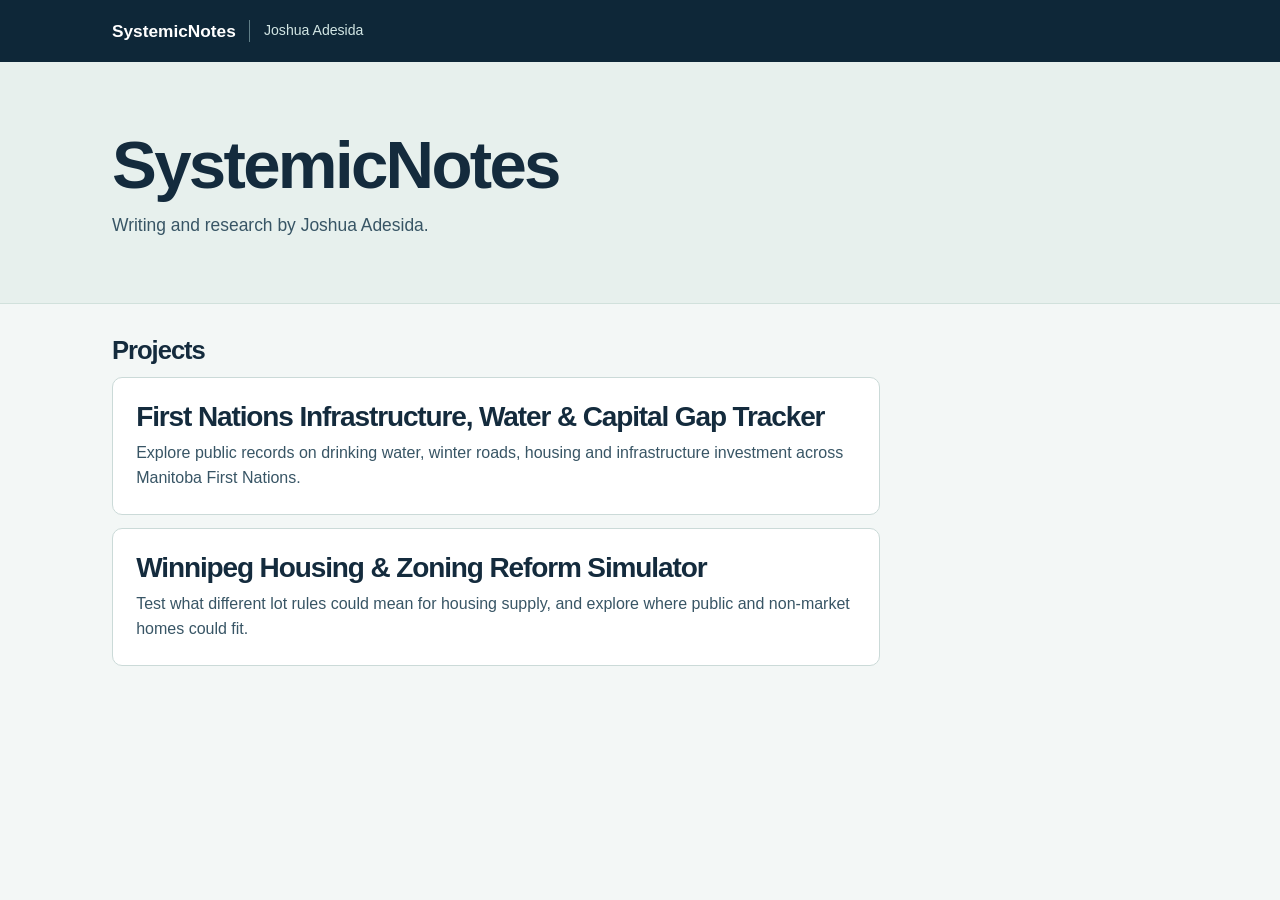
==== commit 2432fd09: "Add Winnipeg housing simulator to SystemicNotes" ====
--- a/index.html
+++ b/index.html
@@ -39,6 +39,7 @@
     .projects { padding-block: 2rem 3rem; }
     h2 { font-size: 1.6rem; margin-bottom: .7rem; }
     .project { display: block; padding: clamp(1rem, 3vw, 1.45rem); color: #142b3d; background: #fff; border: 1px solid #cbdad8; border-radius: 10px; text-decoration: none; max-width: 48rem; }
+    .project + .project { margin-top: 0.8rem; }
     .project h3 { font-size: clamp(1.25rem, 3vw, 1.75rem); }
     .project p { margin-top: .5rem; }
     .project:hover { border-color: #08685f; background: #f8fdfb; }
@@ -56,6 +57,10 @@
         <h3>First Nations Infrastructure, Water &amp; Capital Gap Tracker</h3>
         <p>Explore public records on drinking water, winter roads, housing and infrastructure investment across Manitoba First Nations.</p>
       </a>
+      <a href="./winnipeg-housing-zoning-simulator/" class="project">
+        <h3>Winnipeg Housing &amp; Zoning Reform Simulator</h3>
+        <p>Test what different lot rules could mean for housing supply, and explore where public and non-market homes could fit.</p>
+      </a>
     </section>
   </main>
 </body>
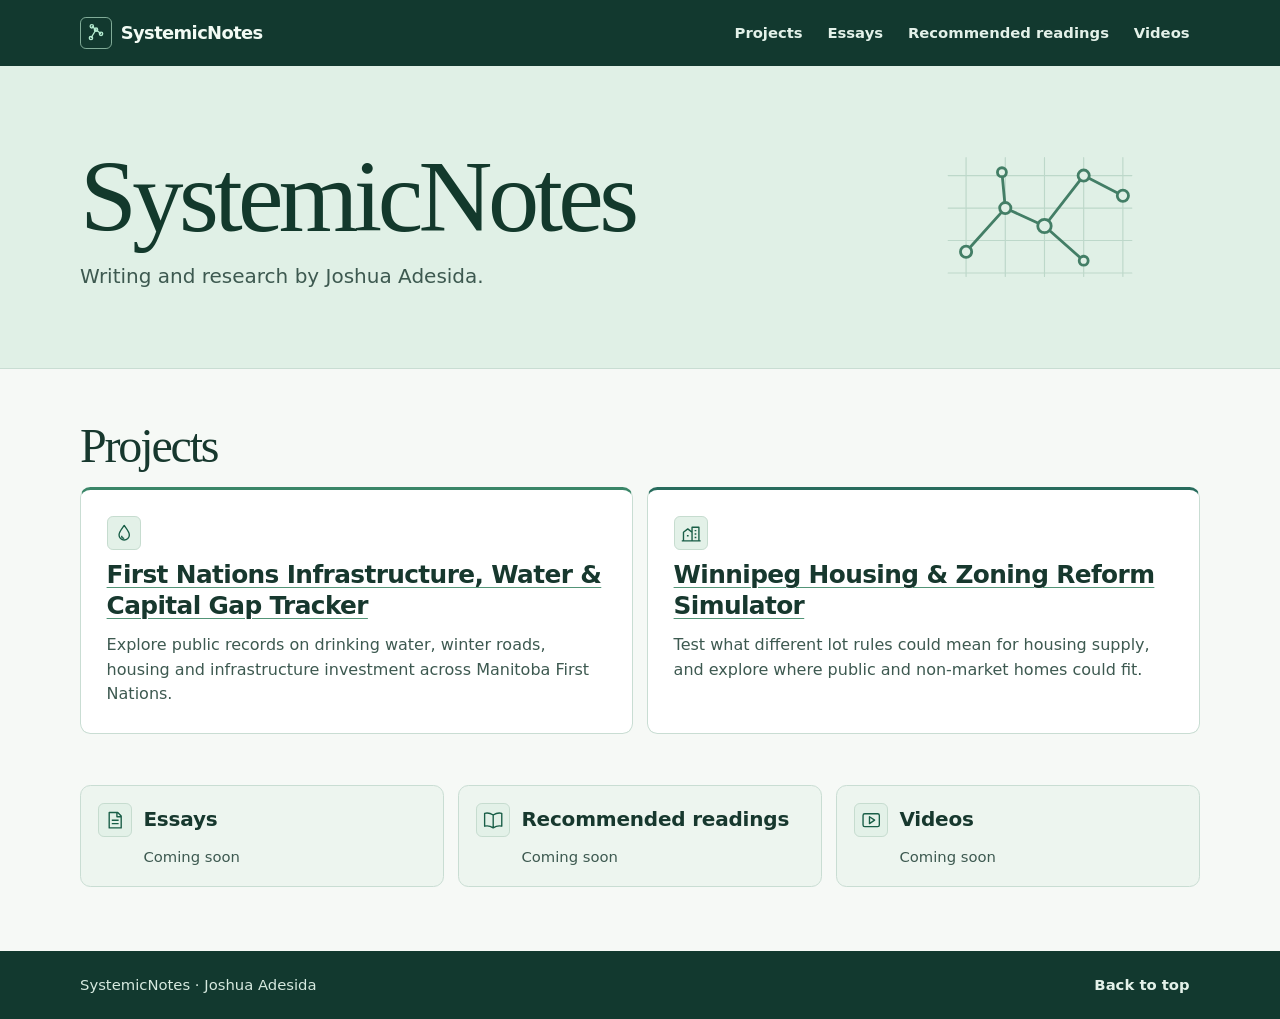
==== commit 89b611a2: "Redesign SystemicNotes homepage and publication navigation" ====
--- a/index.html
+++ b/index.html
@@ -22,46 +22,137 @@
     }
   </script>
   <style>
-    :root { color-scheme: light; font-family: Inter, -apple-system, BlinkMacSystemFont, "Segoe UI", sans-serif; color: #142b3d; background: #f3f7f6; }
+    :root {
+      color-scheme: light;
+      --ink: #17382e;
+      --muted: #3d5950;
+      --green: #145e47;
+      --dark: #12392f;
+      --line: #c9ddd3;
+      --paper: #f6f9f6;
+      font-family: Inter, system-ui, sans-serif;
+      color: var(--ink);
+      background: var(--paper);
+    }
     * { box-sizing: border-box; }
     body { margin: 0; line-height: 1.55; }
-    .wrap { width: min(66rem, calc(100% - 2.75rem)); margin-inline: auto; }
-    .masthead { background: #0e2738; color: #d2e6e4; }
-    .masthead .wrap { min-height: 62px; display: flex; align-items: center; gap: .85rem; }
-    .brand { color: #fff; font-size: 1.08rem; font-weight: 770; }
-    .author { padding-left: .85rem; border-left: 1px solid #607e87; font-size: .88rem; }
-    .hero { padding-block: clamp(2.1rem, 6vw, 4rem); background: #e7f0ed; border-bottom: 1px solid #d1e1dc; }
     h1, h2, h3, p { margin: 0; }
-    h1, h2, h3 { line-height: 1.15; letter-spacing: -.04em; }
-    h1 { font-size: clamp(2.4rem, 6vw, 4.2rem); }
-    p { color: #385565; }
-    .hero p { margin-top: .55rem; font-size: 1.09rem; }
-    .projects { padding-block: 2rem 3rem; }
-    h2 { font-size: 1.6rem; margin-bottom: .7rem; }
-    .project { display: block; padding: clamp(1rem, 3vw, 1.45rem); color: #142b3d; background: #fff; border: 1px solid #cbdad8; border-radius: 10px; text-decoration: none; max-width: 48rem; }
-    .project + .project { margin-top: 0.8rem; }
-    .project h3 { font-size: clamp(1.25rem, 3vw, 1.75rem); }
-    .project p { margin-top: .5rem; }
-    .project:hover { border-color: #08685f; background: #f8fdfb; }
-    .project:hover h3 { text-decoration: underline; text-underline-offset: .2em; }
-    .project:focus-visible { outline: 3px solid #08685f; outline-offset: 4px; }
+    a { color: var(--green); text-underline-offset: .2em; }
+    a:focus-visible, [tabindex]:focus-visible { outline: 3px solid #12734f; outline-offset: 4px; }
+    .dark a:focus-visible { outline-color: #b3f4d5; }
+    [id] { scroll-margin-top: 1rem; }
+    .wrap { width: min(70rem, calc(100% - 3rem)); margin-inline: auto; }
+    .skip { position: fixed; z-index: 5; top: .65rem; left: .65rem; border-radius: .35rem; padding: .7rem 1rem; background: #fff; transform: translateY(-180%); }
+    .skip:focus { transform: none; }
+    .masthead, footer { background: var(--dark); color: #eef8f2; }
+    .masthead .wrap { display: flex; justify-content: space-between; align-items: center; gap: .5rem 1.35rem; min-height: 4.15rem; padding-block: .4rem; }
+    .brand { display: inline-flex; align-items: center; gap: .55rem; color: #f2fbf4; font-size: 1.12rem; font-weight: 760; letter-spacing: -.035em; text-decoration: none; min-height: 2.75rem; }
+    .mark, .tile-icon { width: 2rem; height: 2rem; padding: .31rem; flex: none; border: 1px solid #81ac98; border-radius: .37rem; color: #b5ebd0; }
+    .nav-list { list-style: none; display: flex; flex-wrap: wrap; gap: .25rem; padding: 0; margin: 0; }
+    .nav-list a, .top-link { color: #e3f1e9; display: inline-flex; align-items: center; min-height: 2.75rem; padding: .35rem .65rem; font-size: .925rem; font-weight: 650; border-radius: .35rem; text-decoration: none; }
+    .nav-list a:hover, .top-link:hover, .brand:hover { text-decoration: underline; }
+    .nav-list a:hover, .top-link:hover { background: #245244; }
+    .hero { background: #e0f0e6; border-bottom: 1px solid var(--line); }
+    .hero .wrap { display: grid; align-items: center; grid-template-columns: minmax(0,1fr) auto; gap: 1.3rem; padding-block: clamp(2.3rem, 6vw, 4.75rem); }
+    h1, h2 { font-family: Georgia, serif; font-weight: 500; line-height: 1.05; letter-spacing: -.045em; }
+    h1 { font-size: clamp(3.05rem, 8.25vw, 6.4rem); color: #13392c; }
+    .hero p { color: var(--muted); margin-top: .65rem; font-size: clamp(1.02rem, 2.1vw, 1.25rem); }
+    .hero-mark { width: clamp(7rem, 19vw, 14rem); height: auto; color: #437e66; margin-right: clamp(.5rem, 4vw, 3rem); }
+    .projects { padding-block: clamp(1.8rem, 4vw, 3.2rem); }
+    h2 { font-size: clamp(2rem, 4.8vw, 3rem); }
+    h3 { font-size: clamp(1.15rem, 2.3vw, 1.55rem); line-height: 1.25; letter-spacing: -.025em; }
+    .project-grid { display: grid; grid-template-columns: repeat(2,minmax(0,1fr)); gap: .875rem; margin-top: 1rem; }
+    .project { display: flex; flex-direction: column; align-items: start; gap: .65rem; padding: clamp(1.05rem, 3vw, 1.6rem); border: 1px solid var(--line); border-top: 3px solid #3a8668; border-radius: .65rem; background: #fff; color: var(--ink); text-decoration: none; }
+    .project:nth-child(2) { border-top-color: #286c5d; }
+    .project:hover { border-color: #2b805e; background: #f0f8f3; }
+    .project:hover h3 { text-decoration-thickness: 2px; }
+    .project h3 { text-decoration: underline; text-underline-offset: .18em; text-decoration-color: #529477; text-decoration-thickness: 1px; }
+    .project p { color: var(--muted); font-size: 1rem; }
+    .tile-icon { width: 2.15rem; height: 2.15rem; padding: .37rem; background: #e3f1e8; border-color: #c6dccf; color: #195e47; }
+    .collections { display: grid; grid-template-columns: repeat(3,minmax(0,1fr)); gap: .875rem; padding-bottom: clamp(2rem, 5vw, 4rem); }
+    .collection { display: grid; grid-template-columns: auto 1fr; align-content: start; align-items: center; gap: .55rem .7rem; padding: 1.05rem; border: 1px solid var(--line); border-radius: .65rem; background: #edf5ef; }
+    .collection h2 { font: 720 clamp(1.03rem,1.85vw,1.25rem)/1.25 Inter,system-ui,sans-serif; letter-spacing: -.01em; }
+    .collection p { color: var(--muted); grid-column: 2; font-size: .925rem; }
+    .collection:target { border-color: #3a8668; outline: 2px solid #3a8668; outline-offset: 3px; }
+    footer .wrap { display: flex; flex-wrap: wrap; align-items: center; justify-content: space-between; min-height: 4.3rem; gap: .1rem .75rem; padding-block: .55rem; }
+    footer p { color: #d6e9df; font-size: .925rem; }
+    @media (max-width: 720px) {
+      .wrap { width: calc(100% - 2rem); }
+      .masthead .wrap { align-items: start; flex-wrap: wrap; }
+      .masthead nav { width: 100%; }
+      .nav-list { display: grid; grid-template-columns: repeat(2,minmax(0,1fr)); gap: .3rem; }
+      .nav-list a { display: flex; border: 1px solid #507568; }
+      .collections { grid-template-columns: minmax(0,1fr); }
+    }
+    @media (max-width: 545px) {
+      .hero .wrap, .project-grid { grid-template-columns: minmax(0,1fr); }
+      .hero-mark { display: none; }
+    }
   </style>
 </head>
 <body>
-  <header class="masthead"><div class="wrap"><span class="brand">SystemicNotes</span><span class="author">Joshua Adesida</span></div></header>
-  <main>
-    <div class="hero"><div class="wrap"><h1>SystemicNotes</h1><p>Writing and research by Joshua Adesida.</p></div></div>
-    <section class="wrap projects" aria-labelledby="projects">
-      <h2 id="projects">Projects</h2>
-      <a href="./first-nations-infrastructure-tracker/" class="project">
-        <h3>First Nations Infrastructure, Water &amp; Capital Gap Tracker</h3>
-        <p>Explore public records on drinking water, winter roads, housing and infrastructure investment across Manitoba First Nations.</p>
-      </a>
-      <a href="./winnipeg-housing-zoning-simulator/" class="project">
-        <h3>Winnipeg Housing &amp; Zoning Reform Simulator</h3>
-        <p>Test what different lot rules could mean for housing supply, and explore where public and non-market homes could fit.</p>
-      </a>
+  <svg xmlns="http://www.w3.org/2000/svg" width="0" height="0" style="position:absolute" aria-hidden="true">
+    <symbol id="icon-path" viewBox="0 0 24 24"><path d="m6 18 6-10 6 5M12 8l-5-4"/><circle cx="6" cy="18" r="2"/><circle cx="12" cy="8" r="2"/><circle cx="18" cy="13" r="2"/><circle cx="7" cy="4" r="2"/></symbol>
+    <symbol id="icon-water" viewBox="0 0 24 24"><path d="M12 3c-2 3-6 7.2-6 11a6 6 0 0 0 12 0c0-3.8-4-8-6-11Z"/><path d="M9 15a3 3 0 0 0 3 3"/></symbol>
+    <symbol id="icon-city" viewBox="0 0 24 24"><path d="M3 21V11l5-4 5 4v10M13 21V5h8v16M1 21h22M7 15h2m7-6h2m-2 4h2m-2 4h2"/></symbol>
+    <symbol id="icon-essay" viewBox="0 0 24 24"><path d="M5 3h10l4 4v14H5zM14 3v5h5M8 12h8m-8 4h8"/></symbol>
+    <symbol id="icon-book" viewBox="0 0 24 24"><path d="M12 6c-3-2-6-3-10-2v15c4-1 7 0 10 2 3-2 6-3 10-2V4c-4-1-7 0-10 2Zm0 0v15"/></symbol>
+    <symbol id="icon-video" viewBox="0 0 24 24"><rect x="2.5" y="4.5" width="19" height="15" rx="2"/><path d="m10 8 6 4-6 4Z"/></symbol>
+  </svg>
+  <a class="skip" href="#main">Skip to main content</a>
+  <header id="top" class="masthead dark">
+    <div class="wrap">
+      <a class="brand" href="./" aria-label="SystemicNotes home"><svg class="mark" aria-hidden="true" fill="none" stroke="currentColor" stroke-width="1.6"><use href="#icon-path"/></svg>SystemicNotes</a>
+      <nav aria-label="Publication"><ul class="nav-list">
+        <li><a href="#projects">Projects</a></li>
+        <li><a href="#essays">Essays</a></li>
+        <li><a href="#readings">Recommended readings</a></li>
+        <li><a href="#videos">Videos</a></li>
+      </ul></nav>
+    </div>
+  </header>
+  <main id="main" tabindex="-1">
+    <div class="hero"><div class="wrap">
+      <div><h1>SystemicNotes</h1><p>Writing and research by Joshua Adesida.</p></div>
+      <svg class="hero-mark" viewBox="0 0 200 134" aria-hidden="true" fill="none" stroke="currentColor" stroke-linecap="round">
+        <path d="M18 117H182M18 88H182M18 59H182M18 30H182M34 14v106m35-106v106m35-106v106m35-106v106m35-106v106" opacity=".22"/>
+        <path d="m34 98 35-39 35 16 35-45 35 18M69 59l-3-32m38 48 35 31" stroke-width="2.5"/>
+        <g fill="#e0f0e6" stroke-width="2.5"><circle cx="34" cy="98" r="5"/><circle cx="69" cy="59" r="5"/><circle cx="66" cy="27" r="4"/><circle cx="104" cy="75" r="6"/><circle cx="139" cy="30" r="5"/><circle cx="139" cy="106" r="4"/><circle cx="174" cy="48" r="5"/></g>
+      </svg>
+    </div></div>
+    <section id="projects" class="wrap projects" aria-labelledby="projects-title" tabindex="-1">
+      <h2 id="projects-title">Projects</h2>
+      <div class="project-grid">
+        <a href="./first-nations-infrastructure-tracker/" class="project" aria-labelledby="tracker-title" aria-describedby="tracker-description">
+          <svg class="tile-icon" aria-hidden="true" fill="none" stroke="currentColor" stroke-width="1.6" stroke-linejoin="round"><use href="#icon-water"/></svg>
+          <h3 id="tracker-title">First Nations Infrastructure, Water &amp; Capital Gap Tracker</h3>
+          <p id="tracker-description">Explore public records on drinking water, winter roads, housing and infrastructure investment across Manitoba First Nations.</p>
+        </a>
+        <a href="./winnipeg-housing-zoning-simulator/" class="project" aria-labelledby="zoning-title" aria-describedby="zoning-description">
+          <svg class="tile-icon" aria-hidden="true" fill="none" stroke="currentColor" stroke-width="1.6" stroke-linejoin="round"><use href="#icon-city"/></svg>
+          <h3 id="zoning-title">Winnipeg Housing &amp; Zoning Reform Simulator</h3>
+          <p id="zoning-description">Test what different lot rules could mean for housing supply, and explore where public and non-market homes could fit.</p>
+        </a>
+      </div>
     </section>
+    <div class="wrap collections">
+      <section id="essays" class="collection" aria-labelledby="essays-title" tabindex="-1">
+        <svg class="tile-icon" aria-hidden="true" fill="none" stroke="currentColor" stroke-width="1.6" stroke-linejoin="round"><use href="#icon-essay"/></svg>
+        <h2 id="essays-title">Essays</h2><p>Coming soon</p>
+      </section>
+      <section id="readings" class="collection" aria-labelledby="readings-title" tabindex="-1">
+        <svg class="tile-icon" aria-hidden="true" fill="none" stroke="currentColor" stroke-width="1.6" stroke-linejoin="round"><use href="#icon-book"/></svg>
+        <h2 id="readings-title">Recommended readings</h2><p>Coming soon</p>
+      </section>
+      <section id="videos" class="collection" aria-labelledby="videos-title" tabindex="-1">
+        <svg class="tile-icon" aria-hidden="true" fill="none" stroke="currentColor" stroke-width="1.6" stroke-linejoin="round"><use href="#icon-video"/></svg>
+        <h2 id="videos-title">Videos</h2><p>Coming soon</p>
+      </section>
+    </div>
   </main>
+  <footer class="dark"><div class="wrap">
+    <p>SystemicNotes · Joshua Adesida</p>
+    <a class="top-link" href="#top">Back to top</a>
+  </div></footer>
 </body>
 </html>
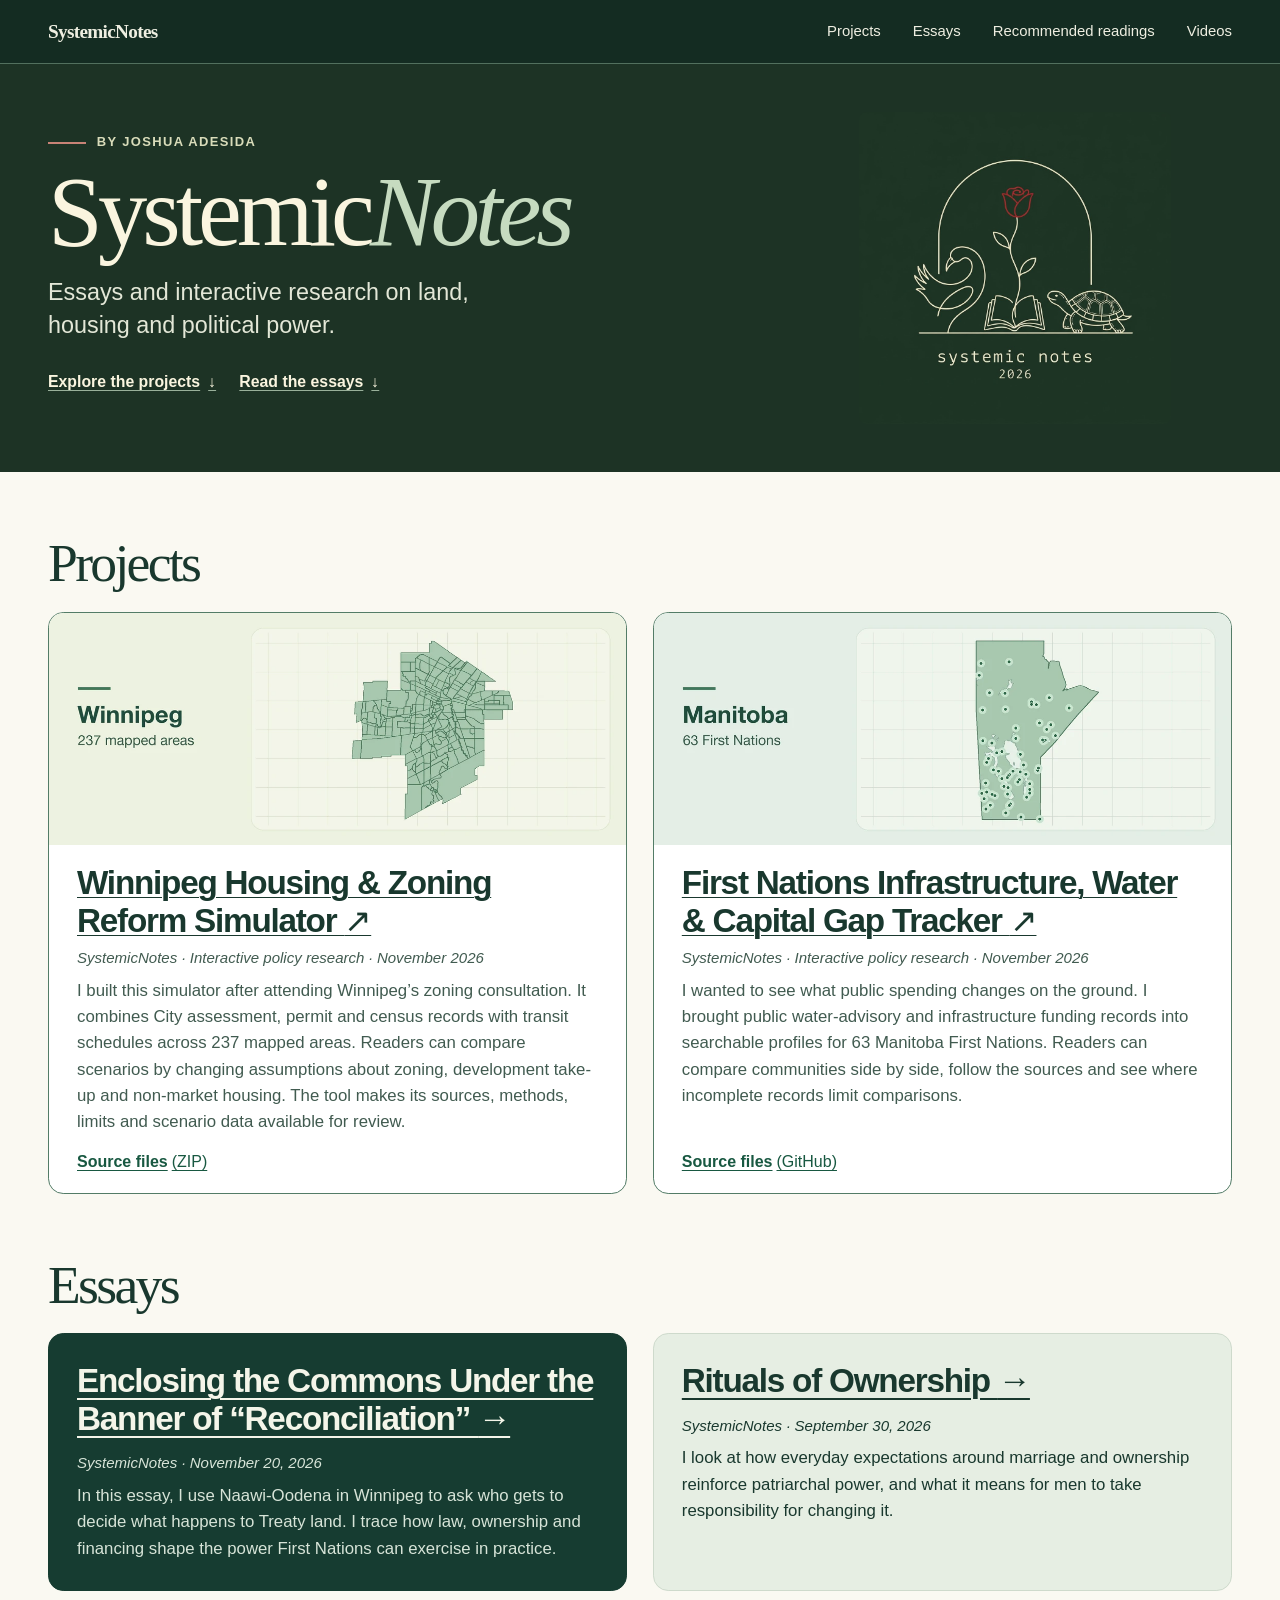
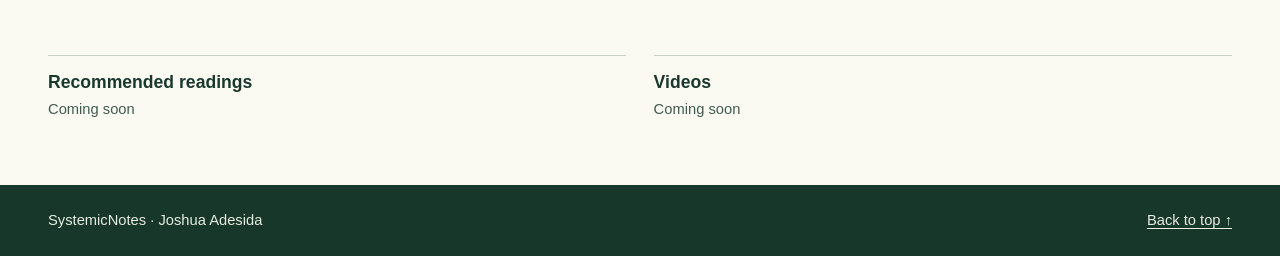
==== commit 8df22ae0: "Publish SystemicNotes essays, illustrated project cards and publication logo" ====
--- a/index.html
+++ b/index.html
@@ -21,138 +21,76 @@
       location.replace(target);
     }
   </script>
-  <style>
-    :root {
-      color-scheme: light;
-      --ink: #17382e;
-      --muted: #3d5950;
-      --green: #145e47;
-      --dark: #12392f;
-      --line: #c9ddd3;
-      --paper: #f6f9f6;
-      font-family: Inter, system-ui, sans-serif;
-      color: var(--ink);
-      background: var(--paper);
-    }
-    * { box-sizing: border-box; }
-    body { margin: 0; line-height: 1.55; }
-    h1, h2, h3, p { margin: 0; }
-    a { color: var(--green); text-underline-offset: .2em; }
-    a:focus-visible, [tabindex]:focus-visible { outline: 3px solid #12734f; outline-offset: 4px; }
-    .dark a:focus-visible { outline-color: #b3f4d5; }
-    [id] { scroll-margin-top: 1rem; }
-    .wrap { width: min(70rem, calc(100% - 3rem)); margin-inline: auto; }
-    .skip { position: fixed; z-index: 5; top: .65rem; left: .65rem; border-radius: .35rem; padding: .7rem 1rem; background: #fff; transform: translateY(-180%); }
-    .skip:focus { transform: none; }
-    .masthead, footer { background: var(--dark); color: #eef8f2; }
-    .masthead .wrap { display: flex; justify-content: space-between; align-items: center; gap: .5rem 1.35rem; min-height: 4.15rem; padding-block: .4rem; }
-    .brand { display: inline-flex; align-items: center; gap: .55rem; color: #f2fbf4; font-size: 1.12rem; font-weight: 760; letter-spacing: -.035em; text-decoration: none; min-height: 2.75rem; }
-    .mark, .tile-icon { width: 2rem; height: 2rem; padding: .31rem; flex: none; border: 1px solid #81ac98; border-radius: .37rem; color: #b5ebd0; }
-    .nav-list { list-style: none; display: flex; flex-wrap: wrap; gap: .25rem; padding: 0; margin: 0; }
-    .nav-list a, .top-link { color: #e3f1e9; display: inline-flex; align-items: center; min-height: 2.75rem; padding: .35rem .65rem; font-size: .925rem; font-weight: 650; border-radius: .35rem; text-decoration: none; }
-    .nav-list a:hover, .top-link:hover, .brand:hover { text-decoration: underline; }
-    .nav-list a:hover, .top-link:hover { background: #245244; }
-    .hero { background: #e0f0e6; border-bottom: 1px solid var(--line); }
-    .hero .wrap { display: grid; align-items: center; grid-template-columns: minmax(0,1fr) auto; gap: 1.3rem; padding-block: clamp(2.3rem, 6vw, 4.75rem); }
-    h1, h2 { font-family: Georgia, serif; font-weight: 500; line-height: 1.05; letter-spacing: -.045em; }
-    h1 { font-size: clamp(3.05rem, 8.25vw, 6.4rem); color: #13392c; }
-    .hero p { color: var(--muted); margin-top: .65rem; font-size: clamp(1.02rem, 2.1vw, 1.25rem); }
-    .hero-mark { width: clamp(7rem, 19vw, 14rem); height: auto; color: #437e66; margin-right: clamp(.5rem, 4vw, 3rem); }
-    .projects { padding-block: clamp(1.8rem, 4vw, 3.2rem); }
-    h2 { font-size: clamp(2rem, 4.8vw, 3rem); }
-    h3 { font-size: clamp(1.15rem, 2.3vw, 1.55rem); line-height: 1.25; letter-spacing: -.025em; }
-    .project-grid { display: grid; grid-template-columns: repeat(2,minmax(0,1fr)); gap: .875rem; margin-top: 1rem; }
-    .project { display: flex; flex-direction: column; align-items: start; gap: .65rem; padding: clamp(1.05rem, 3vw, 1.6rem); border: 1px solid var(--line); border-top: 3px solid #3a8668; border-radius: .65rem; background: #fff; color: var(--ink); text-decoration: none; }
-    .project:nth-child(2) { border-top-color: #286c5d; }
-    .project:hover { border-color: #2b805e; background: #f0f8f3; }
-    .project:hover h3 { text-decoration-thickness: 2px; }
-    .project h3 { text-decoration: underline; text-underline-offset: .18em; text-decoration-color: #529477; text-decoration-thickness: 1px; }
-    .project p { color: var(--muted); font-size: 1rem; }
-    .tile-icon { width: 2.15rem; height: 2.15rem; padding: .37rem; background: #e3f1e8; border-color: #c6dccf; color: #195e47; }
-    .collections { display: grid; grid-template-columns: repeat(3,minmax(0,1fr)); gap: .875rem; padding-bottom: clamp(2rem, 5vw, 4rem); }
-    .collection { display: grid; grid-template-columns: auto 1fr; align-content: start; align-items: center; gap: .55rem .7rem; padding: 1.05rem; border: 1px solid var(--line); border-radius: .65rem; background: #edf5ef; }
-    .collection h2 { font: 720 clamp(1.03rem,1.85vw,1.25rem)/1.25 Inter,system-ui,sans-serif; letter-spacing: -.01em; }
-    .collection p { color: var(--muted); grid-column: 2; font-size: .925rem; }
-    .collection:target { border-color: #3a8668; outline: 2px solid #3a8668; outline-offset: 3px; }
-    footer .wrap { display: flex; flex-wrap: wrap; align-items: center; justify-content: space-between; min-height: 4.3rem; gap: .1rem .75rem; padding-block: .55rem; }
-    footer p { color: #d6e9df; font-size: .925rem; }
-    @media (max-width: 720px) {
-      .wrap { width: calc(100% - 2rem); }
-      .masthead .wrap { align-items: start; flex-wrap: wrap; }
-      .masthead nav { width: 100%; }
-      .nav-list { display: grid; grid-template-columns: repeat(2,minmax(0,1fr)); gap: .3rem; }
-      .nav-list a { display: flex; border: 1px solid #507568; }
-      .collections { grid-template-columns: minmax(0,1fr); }
-    }
-    @media (max-width: 545px) {
-      .hero .wrap, .project-grid { grid-template-columns: minmax(0,1fr); }
-      .hero-mark { display: none; }
-    }
-  </style>
+  <link rel="icon" type="image/jpeg" href="./assets/systemicnotes-logo.jpg">
+  <link rel="stylesheet" href="./assets/publication.css">
 </head>
 <body>
-  <svg xmlns="http://www.w3.org/2000/svg" width="0" height="0" style="position:absolute" aria-hidden="true">
-    <symbol id="icon-path" viewBox="0 0 24 24"><path d="m6 18 6-10 6 5M12 8l-5-4"/><circle cx="6" cy="18" r="2"/><circle cx="12" cy="8" r="2"/><circle cx="18" cy="13" r="2"/><circle cx="7" cy="4" r="2"/></symbol>
-    <symbol id="icon-water" viewBox="0 0 24 24"><path d="M12 3c-2 3-6 7.2-6 11a6 6 0 0 0 12 0c0-3.8-4-8-6-11Z"/><path d="M9 15a3 3 0 0 0 3 3"/></symbol>
-    <symbol id="icon-city" viewBox="0 0 24 24"><path d="M3 21V11l5-4 5 4v10M13 21V5h8v16M1 21h22M7 15h2m7-6h2m-2 4h2m-2 4h2"/></symbol>
-    <symbol id="icon-essay" viewBox="0 0 24 24"><path d="M5 3h10l4 4v14H5zM14 3v5h5M8 12h8m-8 4h8"/></symbol>
-    <symbol id="icon-book" viewBox="0 0 24 24"><path d="M12 6c-3-2-6-3-10-2v15c4-1 7 0 10 2 3-2 6-3 10-2V4c-4-1-7 0-10 2Zm0 0v15"/></symbol>
-    <symbol id="icon-video" viewBox="0 0 24 24"><rect x="2.5" y="4.5" width="19" height="15" rx="2"/><path d="m10 8 6 4-6 4Z"/></symbol>
-  </svg>
   <a class="skip" href="#main">Skip to main content</a>
-  <header id="top" class="masthead dark">
-    <div class="wrap">
-      <a class="brand" href="./" aria-label="SystemicNotes home"><svg class="mark" aria-hidden="true" fill="none" stroke="currentColor" stroke-width="1.6"><use href="#icon-path"/></svg>SystemicNotes</a>
-      <nav aria-label="Publication"><ul class="nav-list">
-        <li><a href="#projects">Projects</a></li>
-        <li><a href="#essays">Essays</a></li>
-        <li><a href="#readings">Recommended readings</a></li>
-        <li><a href="#videos">Videos</a></li>
-      </ul></nav>
+  <header class="masthead" id="top">
+    <div class="wrap masthead-inner">
+      <a class="brand" href="./" aria-label="SystemicNotes home">SystemicNotes</a>
+      <nav aria-label="Publication"><a href="#projects">Projects</a><a href="#essays">Essays</a><a href="#readings">Recommended readings</a><a href="#videos">Videos</a></nav>
     </div>
   </header>
   <main id="main" tabindex="-1">
-    <div class="hero"><div class="wrap">
-      <div><h1>SystemicNotes</h1><p>Writing and research by Joshua Adesida.</p></div>
-      <svg class="hero-mark" viewBox="0 0 200 134" aria-hidden="true" fill="none" stroke="currentColor" stroke-linecap="round">
-        <path d="M18 117H182M18 88H182M18 59H182M18 30H182M34 14v106m35-106v106m35-106v106m35-106v106m35-106v106" opacity=".22"/>
-        <path d="m34 98 35-39 35 16 35-45 35 18M69 59l-3-32m38 48 35 31" stroke-width="2.5"/>
-        <g fill="#e0f0e6" stroke-width="2.5"><circle cx="34" cy="98" r="5"/><circle cx="69" cy="59" r="5"/><circle cx="66" cy="27" r="4"/><circle cx="104" cy="75" r="6"/><circle cx="139" cy="30" r="5"/><circle cx="139" cy="106" r="4"/><circle cx="174" cy="48" r="5"/></g>
-      </svg>
-    </div></div>
-    <section id="projects" class="wrap projects" aria-labelledby="projects-title" tabindex="-1">
+    <div class="hero">
+      <div class="wrap hero-inner">
+        <div>
+          <p class="byline">By Joshua Adesida</p>
+          <h1>Systemic<em>Notes</em></h1>
+          <p class="intro">Essays and interactive research on land, housing and political power.</p>
+          <div class="hero-links"><a href="#projects">Explore the projects <span aria-hidden="true">↓</span></a><a href="#essays">Read the essays <span aria-hidden="true">↓</span></a></div>
+        </div>
+        <img class="logo" src="./assets/systemicnotes-logo.jpg" alt="Systemic Notes 2026 emblem with a swan, a rose rising from an open book, and a turtle" width="1024" height="1024" fetchpriority="high">
+      </div>
+    </div>
+    <section class="wrap catalogue" id="projects" tabindex="-1" aria-labelledby="projects-title">
       <h2 id="projects-title">Projects</h2>
       <div class="project-grid">
-        <a href="./first-nations-infrastructure-tracker/" class="project" aria-labelledby="tracker-title" aria-describedby="tracker-description">
-          <svg class="tile-icon" aria-hidden="true" fill="none" stroke="currentColor" stroke-width="1.6" stroke-linejoin="round"><use href="#icon-water"/></svg>
-          <h3 id="tracker-title">First Nations Infrastructure, Water &amp; Capital Gap Tracker</h3>
-          <p id="tracker-description">Explore public records on drinking water, winter roads, housing and infrastructure investment across Manitoba First Nations.</p>
-        </a>
-        <a href="./winnipeg-housing-zoning-simulator/" class="project" aria-labelledby="zoning-title" aria-describedby="zoning-description">
-          <svg class="tile-icon" aria-hidden="true" fill="none" stroke="currentColor" stroke-width="1.6" stroke-linejoin="round"><use href="#icon-city"/></svg>
-          <h3 id="zoning-title">Winnipeg Housing &amp; Zoning Reform Simulator</h3>
-          <p id="zoning-description">Test what different lot rules could mean for housing supply, and explore where public and non-market homes could fit.</p>
-        </a>
+        <article class="project">
+          <a class="project-entry" href="./winnipeg-housing-zoning-simulator/" aria-labelledby="winnipeg-title">
+            <img src="./assets/winnipeg.webp" width="1120" height="450" alt="Winnipeg’s outline divided into 237 mapped areas.">
+            <h3 id="winnipeg-title">Winnipeg Housing &amp; Zoning Reform Simulator&nbsp;<span aria-hidden="true">↗</span></h3>
+          </a>
+          <div class="body">
+            <p class="meta">SystemicNotes · Interactive policy research · November 2026</p>
+            <p>I built this simulator after attending Winnipeg’s zoning consultation. It combines City assessment, permit and census records with transit schedules across 237 mapped areas. Readers can compare scenarios by changing assumptions about zoning, development take-up and non-market housing. The tool makes its sources, methods, limits and scenario data available for review.</p>
+          </div>
+          <a class="source" href="./winnipeg-housing-zoning-simulator/source.zip" aria-label="Download the Winnipeg simulator source files as a ZIP">Source files <span>(ZIP)</span></a>
+        </article>
+        <article class="project">
+          <a class="project-entry" href="./first-nations-infrastructure-tracker/" aria-labelledby="tracker-title">
+            <img src="./assets/first-nations.webp" width="1120" height="450" alt="Manitoba’s provincial outline and lakes with markers for 63 First Nations.">
+            <h3 id="tracker-title">First Nations Infrastructure, Water &amp; Capital Gap Tracker&nbsp;<span aria-hidden="true">↗</span></h3>
+          </a>
+          <div class="body">
+            <p class="meta">SystemicNotes · Interactive policy research · November 2026</p>
+            <p>I wanted to see what public spending changes on the ground. I brought public water-advisory and infrastructure funding records into searchable profiles for 63 Manitoba First Nations. Readers can compare communities side by side, follow the sources and see where incomplete records limit comparisons.</p>
+          </div>
+          <a class="source" href="https://github.com/joshuaadesida/systemicnotes/tree/main/first-nations-infrastructure-tracker" aria-label="View the First Nations tracker source files on GitHub">Source files <span>(GitHub)</span></a>
+        </article>
+      </div>
+    </section>
+    <section class="wrap catalogue writing" id="essays" tabindex="-1" aria-labelledby="essays-title">
+      <h2 id="essays-title">Essays</h2>
+      <div class="essay-grid">
+        <article class="essay featured">
+          <h3><a href="./writing/enclosing-the-commons/">Enclosing the Commons Under the Banner of “Reconciliation”&nbsp;<span aria-hidden="true">→</span></a></h3>
+          <p class="meta">SystemicNotes · <time datetime="2026-11-20">November 20, 2026</time></p>
+          <p>In this essay, I use Naawi-Oodena in Winnipeg to ask who gets to decide what happens to Treaty land. I trace how law, ownership and financing shape the power First Nations can exercise in practice.</p>
+        </article>
+        <article class="essay">
+          <h3><a href="./writing/rituals-of-ownership/">Rituals of Ownership&nbsp;<span aria-hidden="true">→</span></a></h3>
+          <p class="meta">SystemicNotes · <time datetime="2026-09-30">September 30, 2026</time></p>
+          <p>I look at how everyday expectations around marriage and ownership reinforce patriarchal power, and what it means for men to take responsibility for changing it.</p>
+        </article>
       </div>
     </section>
     <div class="wrap collections">
-      <section id="essays" class="collection" aria-labelledby="essays-title" tabindex="-1">
-        <svg class="tile-icon" aria-hidden="true" fill="none" stroke="currentColor" stroke-width="1.6" stroke-linejoin="round"><use href="#icon-essay"/></svg>
-        <h2 id="essays-title">Essays</h2><p>Coming soon</p>
-      </section>
-      <section id="readings" class="collection" aria-labelledby="readings-title" tabindex="-1">
-        <svg class="tile-icon" aria-hidden="true" fill="none" stroke="currentColor" stroke-width="1.6" stroke-linejoin="round"><use href="#icon-book"/></svg>
-        <h2 id="readings-title">Recommended readings</h2><p>Coming soon</p>
-      </section>
-      <section id="videos" class="collection" aria-labelledby="videos-title" tabindex="-1">
-        <svg class="tile-icon" aria-hidden="true" fill="none" stroke="currentColor" stroke-width="1.6" stroke-linejoin="round"><use href="#icon-video"/></svg>
-        <h2 id="videos-title">Videos</h2><p>Coming soon</p>
-      </section>
+      <section id="readings" tabindex="-1" aria-labelledby="readings-title"><h2 id="readings-title">Recommended readings</h2><p>Coming soon</p></section>
+      <section id="videos" tabindex="-1" aria-labelledby="videos-title"><h2 id="videos-title">Videos</h2><p>Coming soon</p></section>
     </div>
   </main>
-  <footer class="dark"><div class="wrap">
-    <p>SystemicNotes · Joshua Adesida</p>
-    <a class="top-link" href="#top">Back to top</a>
-  </div></footer>
+  <footer><div class="wrap"><p>SystemicNotes · Joshua Adesida</p><a href="#top">Back to top ↑</a></div></footer>
 </body>
 </html>
--- a/assets/publication.css
+++ b/assets/publication.css
@@ -0,0 +1,93 @@
+:root {
+  color-scheme: light;
+  --forest: #18382c;
+  --ink: #19382e;
+  --muted: #415b50;
+  --green: #185841;
+  --cream: #faf9f2;
+  --line: #c7d3c5;
+  font-family: "Helvetica Neue", Helvetica, Arial, sans-serif;
+  color: var(--ink);
+  background: var(--cream);
+}
+* { box-sizing: border-box; }
+body { margin: 0; line-height: 1.55; }
+h1, h2, h3, p { margin: 0; }
+a { color: inherit; text-underline-offset: .18em; }
+a:focus-visible, [tabindex="-1"]:focus-visible { outline: 3px solid #9c493f; outline-offset: 3px; }
+header a:focus-visible, .hero a:focus-visible, footer a:focus-visible, .featured a:focus-visible { outline-color: #efc9a6; }
+.wrap { width: min(74rem, calc(100% - 3.5rem)); margin-inline: auto; }
+.skip { position: absolute; z-index: 2; top: .45rem; left: .45rem; background: white; border-radius: .25rem; padding: .55rem .85rem; transform: translateY(-175%); }
+.skip:focus { transform: none; }
+[id] { scroll-margin-top: 1rem; }
+.masthead { background: #142c22; color: #eeeee1; border-bottom: 1px solid #52705e; }
+.masthead-inner, footer .wrap { display: flex; flex-wrap: wrap; justify-content: space-between; align-items: center; gap: .4rem 1.5rem; padding-block: .6rem; }
+.masthead a, footer a { min-height: 2.75rem; display: inline-flex; align-items: center; }
+.brand { font: 700 1.2rem/1 Georgia, serif; text-decoration: none; letter-spacing: -.035em; }
+.masthead nav { display: flex; flex-wrap: wrap; column-gap: clamp(.8rem,2.5vw,2.1rem); }
+.masthead nav a { font-size: .93rem; text-decoration: none; }
+.masthead nav a:hover, .brand:hover { text-decoration: underline; }
+.hero { background: #1d3325; color: #faf5df; }
+.hero-inner { display: grid; grid-template-columns: minmax(0,1.65fr) minmax(0,1fr); align-items: center; gap: 2rem; padding-block: clamp(1.8rem,4vw,3rem); }
+.hero .byline { color: #d9dcba; font-size: .81rem; font-weight: 650; letter-spacing: .105em; text-transform: uppercase; }
+.byline::before { display: inline-block; width: 2.35rem; height: 2px; vertical-align: middle; margin-right: .7rem; background: #c88376; content: ""; }
+h1, h2 { font-family: Georgia, "Times New Roman", serif; font-weight: 500; line-height: 1.04; letter-spacing: -.05em; }
+h1 { margin: .55rem 0 .8rem; font-size: clamp(3rem,7.7vw,6.8rem); }
+h1 em { color: #c6dbc0; font-weight: inherit; }
+.intro { max-width: 35ch; font-size: clamp(1.1rem,1.85vw,1.46rem); line-height: 1.38; color: #e3e7d7; }
+.hero-links { display: flex; flex-wrap: wrap; gap: .3rem 1.45rem; margin-top: 1.2rem; }
+.hero-links a { display: inline-flex; align-items: center; gap: .5rem; min-height: 2.75rem; font-size: .99rem; font-weight: 650; text-decoration-color: #99b09a; }
+.hero-links a:hover { text-decoration-color: currentColor; }
+.logo { display: block; width: min(100%,19.5rem); height: auto; justify-self: center; border-radius: .45rem; }
+.catalogue { padding-top: clamp(2.8rem,5vw,4.75rem); }
+h2 { font-size: clamp(2.2rem,4.4vw,3.35rem); }
+.project-grid, .essay-grid { display: grid; grid-template-columns: repeat(2,minmax(0,1fr)); gap: clamp(1rem,2vw,1.65rem); margin-top: 1.25rem; }
+.project, .essay { --pad: clamp(1.18rem,2.3vw,1.75rem); border-radius: .95rem; }
+.project { display: flex; flex-direction: column; border: 1px solid #537c67; background: #fff; }
+.project-entry { display: block; color: var(--ink); text-decoration-thickness: .07em; }
+.project-entry img { display: block; width: 100%; height: auto; border-radius: .9rem .9rem 0 0; }
+.project-entry h3 { margin: 1.2rem var(--pad) .55rem; }
+h3 { font-size: clamp(1.44rem,2.65vw,2.08rem); line-height: 1.13; letter-spacing: -.037em; text-wrap: pretty; }
+h3 span { font-weight: 400; }
+.body { color: var(--muted); margin-inline: var(--pad); }
+.meta { font-style: italic; line-height: 1.38; font-size: .94em; margin-bottom: .55rem; }
+.body > p:last-child, .essay > p:last-child { font-size: 1.05rem; line-height: 1.57; }
+.source { align-self: start; min-height: 2.75rem; display: inline-flex; align-items: center; gap: .25em; margin: auto var(--pad) .8rem; padding-top: .58rem; color: var(--green); font-weight: 650; }
+.source span { font-weight: 400; }
+.project:focus-within, .project:hover { border-color: #114d39; }
+a:hover { text-decoration-thickness: .13em; }
+.essay { padding: var(--pad); background: #e6eee3; border: 1px solid #cedacc; }
+.essay .meta { margin-top: 1rem; }
+.essay h3 a { text-decoration-thickness: .055em; }
+.essay.featured { color: #f4f5e9; background: #163c31; border-color: #163c31; }
+.featured > p { color: #d7e4d8; }
+.collections { margin-block: clamp(2.5rem,5vw,4rem); display: grid; grid-template-columns: repeat(2,minmax(0,1fr)); gap: 1.7rem; }
+.collections section { border-top: 1px solid var(--line); padding-top: .85rem; }
+.collections h2 { font: 650 1.1rem/1.4 "Helvetica Neue", Helvetica, Arial, sans-serif; letter-spacing: 0; }
+.collections p { margin-top: .22rem; font-size: .92rem; color: var(--muted); }
+footer { color: #e7eddf; background: #18372b; font-size: .92rem; }
+footer .wrap { padding-block: .85rem; }
+@media (max-width: 46rem) {
+  .wrap { width: calc(100% - 2rem); }
+  .project-grid, .essay-grid { grid-template-columns: minmax(0,1fr); }
+  .hero-inner { gap: .8rem; grid-template-columns: minmax(0,1fr) minmax(6rem,30%); }
+  h1 { font-size: clamp(2.65rem,7.7vw,4rem); }
+  .hero-links { gap: .15rem 1rem; }
+}
+@media (max-width: 35rem) {
+  .masthead-inner { gap: 0; }
+  .masthead nav { width: 100%; column-gap: .9rem; }
+  .masthead nav a { font-size: .86rem; }
+  .hero-inner { grid-template-columns: minmax(0,1fr) 6.2rem; align-items: start; }
+  .hero-inner > div { display: contents; }
+  .byline, h1 { grid-column: 1; }
+  h1 { align-self: start; margin: 0; margin-top: -.35rem; }
+  .logo { grid-column: 2; grid-row: 1 / 3; }
+  .intro, .hero-links { grid-column: 1 / -1; }
+  .hero-links { margin-top: 0; }
+  .collections { gap: .9rem; }
+}
+@media (max-width: 22.5rem) {
+  .hero-inner { grid-template-columns: minmax(0,1fr) 4rem; }
+  h1 { font-size: 2.35rem; }
+}
